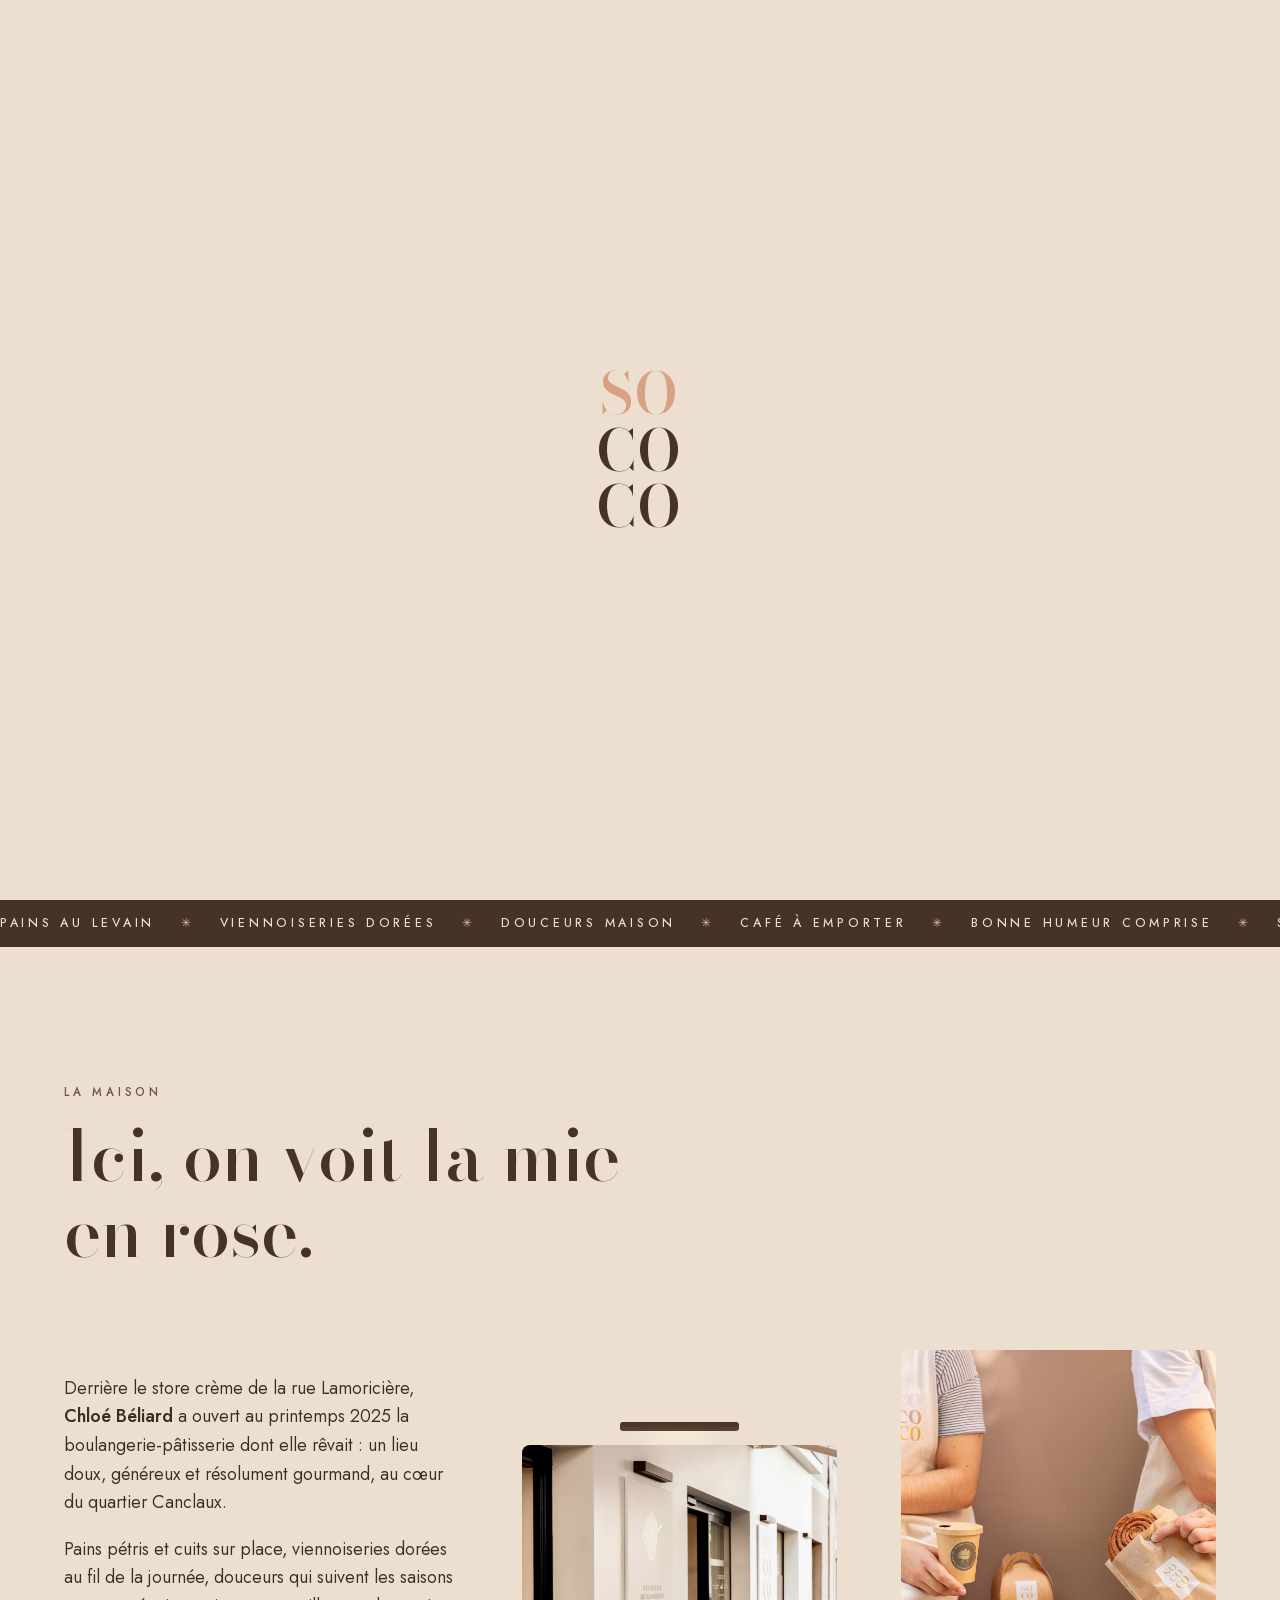
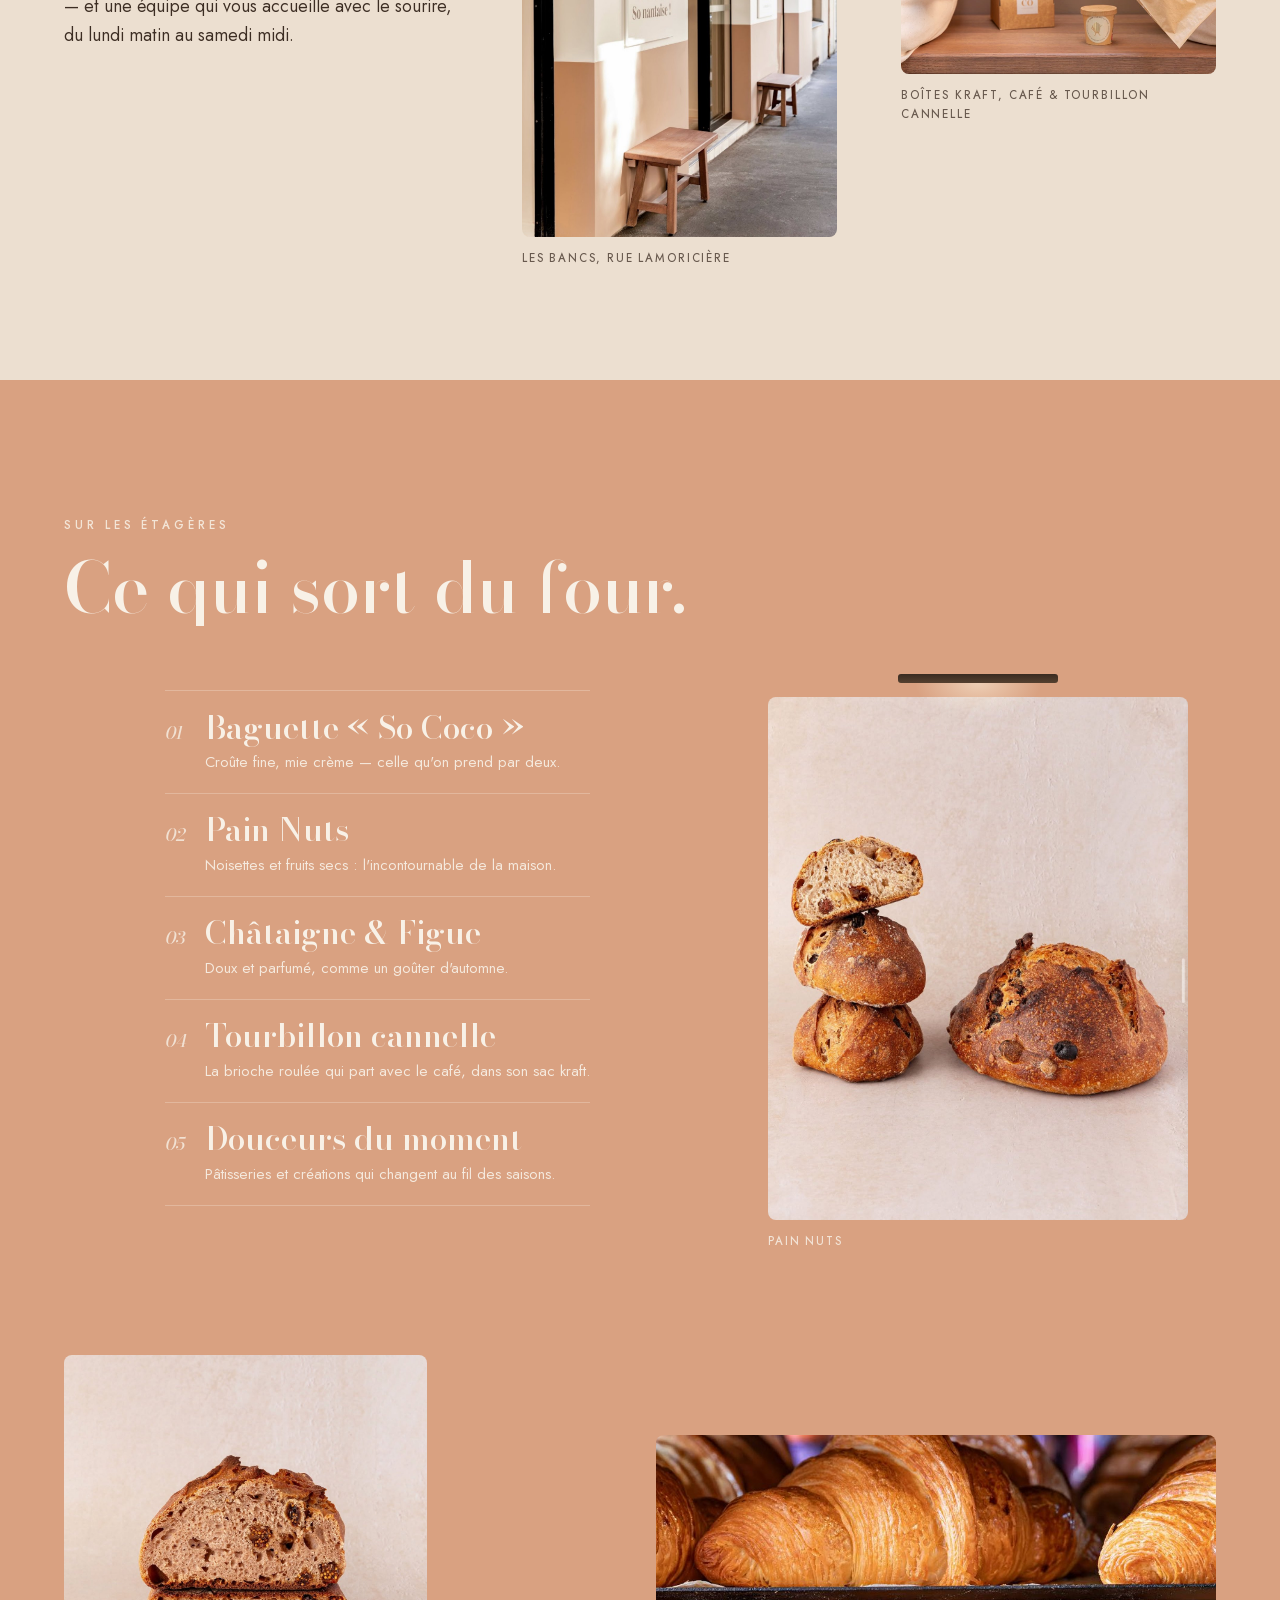
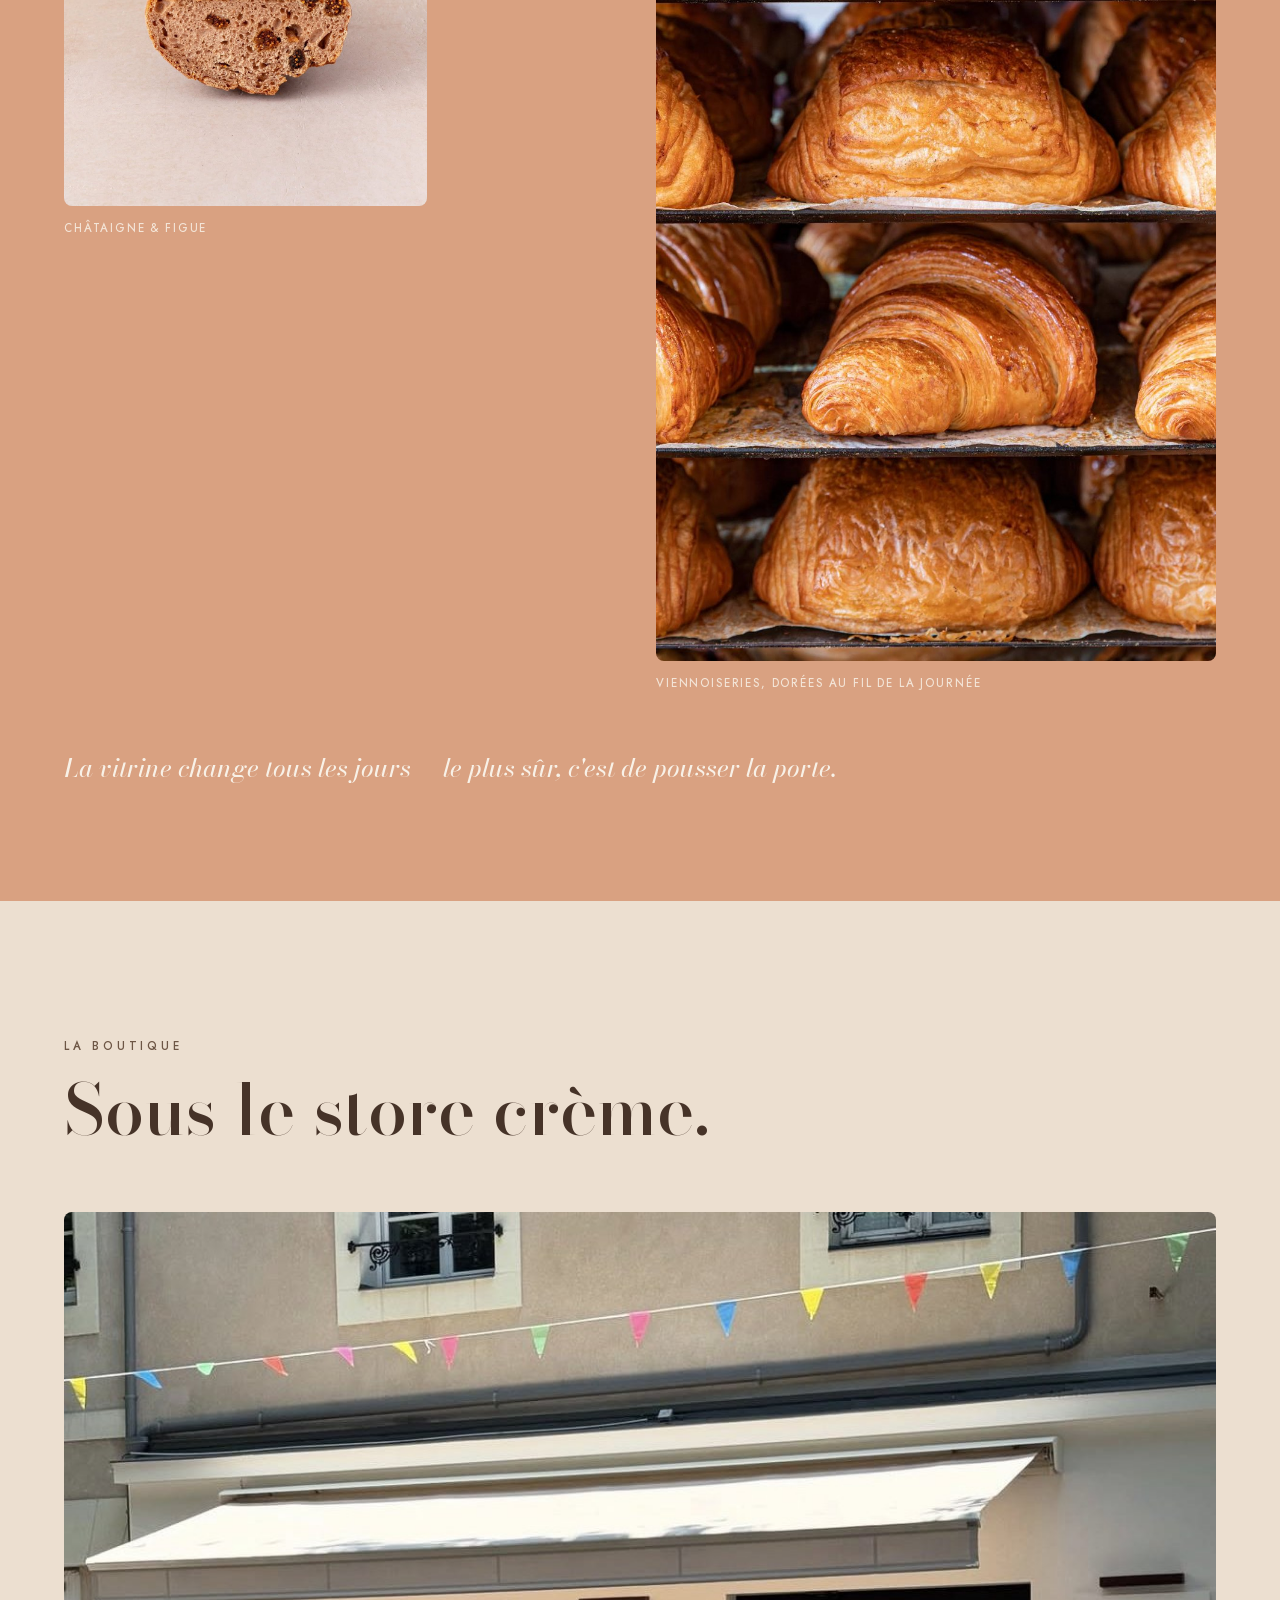
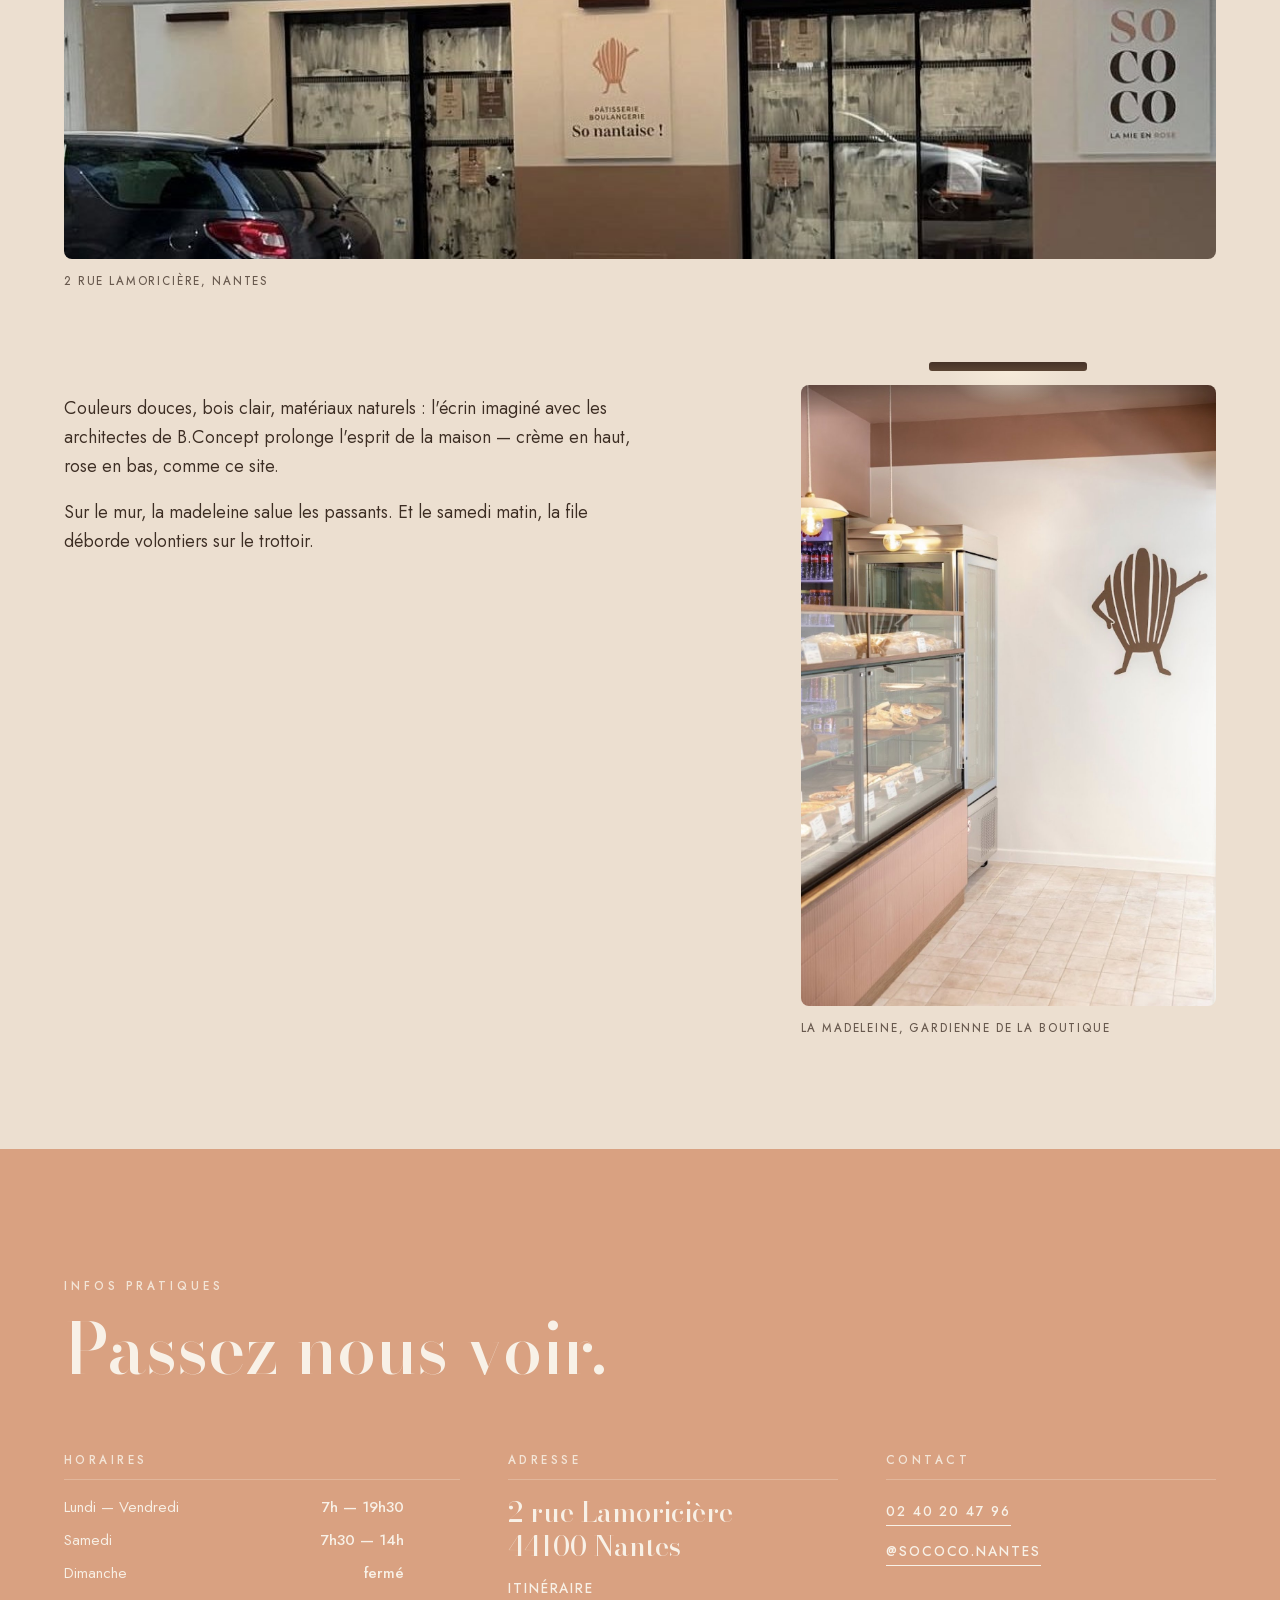
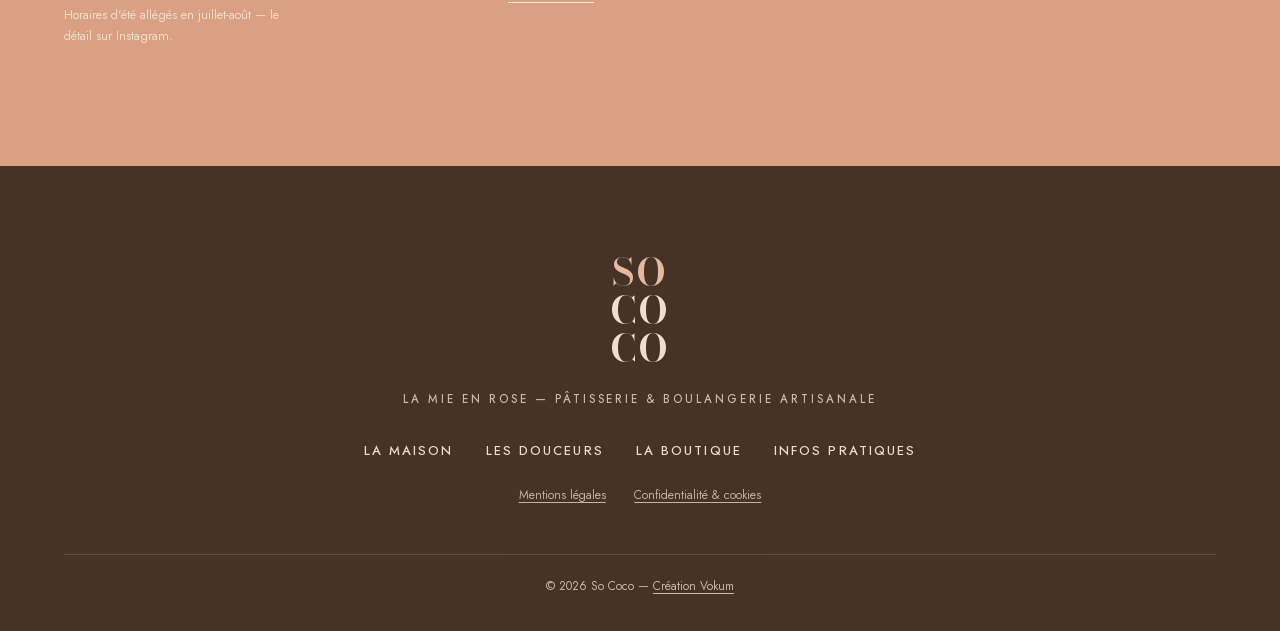
==== index.html @ ea635552 "Site So Coco — La Mie en Rose : DA « Le mur en rose », mobile-first, animation d'ouverture, mentions" ====
<!DOCTYPE html>
<html lang="fr">
<head>
  <meta charset="UTF-8">
  <meta name="viewport" content="width=device-width, initial-scale=1.0">
  <title>So Coco — La Mie en Rose · Pâtisserie & Boulangerie artisanale, Nantes</title>
  <meta name="description" content="So Coco — La Mie en Rose. Pâtisserie & boulangerie artisanale au 2 rue Lamoricière à Nantes. Pains au levain, viennoiseries et douceurs maison, du lundi au samedi.">
  <meta property="og:title" content="So Coco — La Mie en Rose">
  <meta property="og:description" content="Pâtisserie & boulangerie artisanale, 2 rue Lamoricière, Nantes. So nantaise !">
  <meta property="og:type" content="website">
  <meta name="theme-color" content="#ecdfd0">
  <script>document.documentElement.classList.add('js');</script>
  <link rel="icon" href="data:image/svg+xml,<svg xmlns='http://www.w3.org/2000/svg' viewBox='0 0 100 100'><rect width='100' height='100' rx='18' fill='%23ecdfd0'/><text x='50' y='68' font-size='52' text-anchor='middle' font-family='Georgia,serif' fill='%23463328'>S</text></svg>">
  <link rel="preload" href="assets/fonts/bodoni-moda.woff2" as="font" type="font/woff2" crossorigin>
  <link rel="preload" href="assets/fonts/jost.woff2" as="font" type="font/woff2" crossorigin>
  <link rel="stylesheet" href="assets/css/base.css">
  <link rel="stylesheet" href="assets/css/ui/site-loader.css">
  <link rel="stylesheet" href="assets/css/ui/site-footer.css">
  <link rel="stylesheet" href="assets/css/modules/hero.css">
  <link rel="stylesheet" href="assets/css/modules/marquee.css">
  <link rel="stylesheet" href="assets/css/modules/maison.css">
  <link rel="stylesheet" href="assets/css/modules/douceurs.css">
  <link rel="stylesheet" href="assets/css/modules/boutique.css">
  <link rel="stylesheet" href="assets/css/modules/infos.css">
  <script type="module" src="assets/js/app.js"></script>
</head>
<body>

  <!-- Loader -->
  <div class="site-loader" data-site-loader aria-hidden="true">
    <p class="site-loader__mark">
      <span class="site-loader__row"><span>S<em>O</em></span></span>
      <span class="site-loader__row"><span>CO</span></span>
      <span class="site-loader__row"><span>CO</span></span>
    </p>
  </div>

  <!-- ============ HERO — le mur de la façade ============ -->
  <header class="hero" id="haut" data-module-delay>
    <div class="hero__light" aria-hidden="true">
      <span class="hero__blob hero__blob--1"></span>
      <span class="hero__blob hero__blob--2"></span>
      <span class="hero__blob hero__blob--3"></span>
    </div>

    <div class="hero__top">
      <p class="hero__eyebrow" data-reveal>Pâtisserie <span class="hero__amp">&amp;</span> Boulangerie artisanale</p>
      <p class="hero__eyebrow hero__eyebrow--right" data-reveal>Nantes — Canclaux</p>
    </div>

    <div class="hero__stage">
      <div class="hero__enseigne">
        <span class="hero__reglette" data-reveal="line" aria-hidden="true"></span>
        <div class="hero__panel" data-reveal="clip">
          <h1 class="hero__title">
            <span class="hero__row hero__row--rose" data-reveal="mask"><span>SO</span></span>
            <span class="hero__row" data-reveal="mask"><span>CO</span></span>
            <span class="hero__row" data-reveal="mask"><span>CO</span></span>
          </h1>
          <p class="hero__baseline" data-reveal>La mie en <em>rose</em></p>
        </div>
      </div>

      <aside class="hero__side" data-reveal>
        <span class="hero__reglette hero__reglette--small" aria-hidden="true"></span>
        <div class="hero__panel hero__panel--small">
          <p class="hero__side-kicker">Pâtisserie<br>Boulangerie</p>
          <p class="hero__side-script">So&nbsp;nantaise&nbsp;!</p>
        </div>
      </aside>
    </div>

    <div class="hero__band" data-reveal="clip">
      <div class="hero__band-inner">
        <p class="hero__band-script">Bonjour&nbsp;!</p>
        <p class="hero__band-info">2&nbsp;rue Lamoricière — du lundi au samedi, dès&nbsp;7h</p>
        <a class="hero__scroll" href="#maison" aria-label="Découvrir la maison">
          <span aria-hidden="true">Entrer&nbsp;↓</span>
        </a>
      </div>
    </div>
  </header>

  <!-- ============ Marquee ============ -->
  <div class="marquee" aria-hidden="true">
    <div class="marquee__track">
      <span class="marquee__group">
        Pains au levain <i>✳</i> Viennoiseries dorées <i>✳</i> Douceurs maison <i>✳</i> Café à emporter <i>✳</i> Bonne humeur comprise <i>✳</i> So&nbsp;nantaise&nbsp;! <i>✳</i>
      </span>
      <span class="marquee__group">
        Pains au levain <i>✳</i> Viennoiseries dorées <i>✳</i> Douceurs maison <i>✳</i> Café à emporter <i>✳</i> Bonne humeur comprise <i>✳</i> So&nbsp;nantaise&nbsp;! <i>✳</i>
      </span>
    </div>
  </div>

  <!-- ============ La maison ============ -->
  <section class="maison" id="maison">
    <div class="maison__head">
      <p class="kicker" data-reveal>La maison</p>
      <h2 class="maison__title" data-split>Ici, on voit la mie en rose.</h2>
    </div>

    <div class="maison__grid">
      <div class="maison__text" data-reveal>
        <p>Derrière le store crème de la rue Lamoricière, <strong>Chloé Béliard</strong> a ouvert au printemps 2025 la boulangerie-pâtisserie dont elle rêvait : un lieu doux, généreux et résolument gourmand, au cœur du quartier Canclaux.</p>
        <p>Pains pétris et cuits sur place, viennoiseries dorées au fil de la journée, douceurs qui suivent les saisons — et une équipe qui vous accueille avec le sourire, du lundi matin au samedi midi.</p>
      </div>

      <figure class="maison__photo maison__photo--porte">
        <span class="reglette" data-reveal="line" aria-hidden="true"></span>
        <span class="frame" data-reveal-parent>
          <img src="assets/img/facade-bancs.jpg" alt="La façade So Coco et ses bancs de bois, rue Lamoricière" width="1206" height="1500" loading="lazy" data-reveal="clip">
        </span>
        <figcaption data-reveal>Les bancs, rue Lamoricière</figcaption>
      </figure>

      <figure class="maison__photo maison__photo--equipe">
        <span class="frame" data-reveal-parent>
          <img src="assets/img/equipe.jpg" alt="L'équipe So Coco autour des emballages kraft de la maison" width="1206" height="1240" loading="lazy" data-reveal="clip">
        </span>
        <figcaption data-reveal>Boîtes kraft, café &amp; tourbillon cannelle</figcaption>
      </figure>
    </div>
  </section>

  <!-- ============ Les douceurs — le soubassement rose ============ -->
  <section class="douceurs" id="douceurs">
    <div class="douceurs__head">
      <p class="kicker kicker--creme" data-reveal>Sur les étagères</p>
      <h2 class="douceurs__title" data-split>Ce qui sort du four.</h2>
    </div>

    <div class="douceurs__cols">
    <ol class="douceurs__list">
      <li class="douceurs__item" data-reveal-parent>
        <span class="douceurs__num" data-reveal aria-hidden="true">01</span>
        <div class="douceurs__body" data-reveal>
          <h3>Baguette «&nbsp;So&nbsp;Coco&nbsp;»</h3>
          <p>Croûte fine, mie crème — celle qu'on prend par deux.</p>
        </div>
      </li>
      <li class="douceurs__item" data-reveal-parent>
        <span class="douceurs__num" data-reveal aria-hidden="true">02</span>
        <div class="douceurs__body" data-reveal>
          <h3>Pain Nuts</h3>
          <p>Noisettes et fruits secs : l'incontournable de la maison.</p>
        </div>
      </li>
      <li class="douceurs__item" data-reveal-parent>
        <span class="douceurs__num" data-reveal aria-hidden="true">03</span>
        <div class="douceurs__body" data-reveal>
          <h3>Châtaigne &amp; Figue</h3>
          <p>Doux et parfumé, comme un goûter d'automne.</p>
        </div>
      </li>
      <li class="douceurs__item" data-reveal-parent>
        <span class="douceurs__num" data-reveal aria-hidden="true">04</span>
        <div class="douceurs__body" data-reveal>
          <h3>Tourbillon cannelle</h3>
          <p>La brioche roulée qui part avec le café, dans son sac kraft.</p>
        </div>
      </li>
      <li class="douceurs__item" data-reveal-parent>
        <span class="douceurs__num" data-reveal aria-hidden="true">05</span>
        <div class="douceurs__body" data-reveal>
          <h3>Douceurs du moment</h3>
          <p>Pâtisseries et créations qui changent au fil des saisons.</p>
        </div>
      </li>
    </ol>

      <figure class="douceurs__photo douceurs__photo--a">
        <span class="reglette reglette--creme" data-reveal="line" aria-hidden="true"></span>
        <span class="frame" data-reveal-parent>
          <img src="assets/img/pain-nuts.jpg" alt="Pains Nuts empilés, croûte dorée et mie aux noisettes" width="1206" height="1500" loading="lazy" data-reveal="clip">
        </span>
        <figcaption data-reveal>Pain Nuts</figcaption>
      </figure>
    </div>

    <div class="douceurs__photos">
      <figure class="douceurs__photo douceurs__photo--b">
        <span class="frame" data-reveal-parent>
          <img src="assets/img/chataigne-figue.jpg" alt="Pain châtaigne et figue coupé en deux" width="1206" height="1500" loading="lazy" data-reveal="clip">
        </span>
        <figcaption data-reveal>Châtaigne &amp; Figue</figcaption>
      </figure>
      <figure class="douceurs__photo douceurs__photo--c">
        <span class="frame" data-reveal-parent>
          <img src="assets/img/croissants.jpg" alt="Croissants et chaussons dorés sur les grilles du fournil" width="930" height="1372" loading="lazy" data-reveal="clip">
        </span>
        <figcaption data-reveal>Viennoiseries, dorées au fil de la journée</figcaption>
      </figure>
    </div>

    <p class="douceurs__note" data-reveal>La vitrine change tous les jours — le plus sûr, c'est de pousser la porte.</p>
  </section>

  <!-- ============ La boutique ============ -->
  <section class="boutique" id="boutique">
    <div class="boutique__head">
      <p class="kicker" data-reveal>La boutique</p>
      <h2 class="boutique__title" data-split>Sous le store crème.</h2>
    </div>

    <figure class="boutique__facade">
      <span class="frame" data-reveal-parent>
        <img src="assets/img/facade.jpg" alt="La façade So Coco rue Lamoricière, store crème déployé et fanions" width="1206" height="678" loading="lazy" data-reveal="clip">
      </span>
      <figcaption data-reveal>2 rue Lamoricière, Nantes</figcaption>
    </figure>

    <div class="boutique__grid">
      <div class="boutique__text" data-reveal>
        <p>Couleurs douces, bois clair, matériaux naturels : l'écrin imaginé avec les architectes de B.Concept prolonge l'esprit de la maison — crème en haut, rose en bas, comme ce site.</p>
        <p>Sur le mur, la madeleine salue les passants. Et le samedi matin, la file déborde volontiers sur le trottoir.</p>
      </div>
      <figure class="boutique__photo">
        <span class="reglette" data-reveal="line" aria-hidden="true"></span>
        <span class="frame" data-reveal-parent>
          <img src="assets/img/interieur.jpg" alt="L'intérieur de la boutique : vitrine rose et madeleine murale" width="1206" height="1801" loading="lazy" data-reveal="clip">
        </span>
        <figcaption data-reveal>La madeleine, gardienne de la boutique</figcaption>
      </figure>
    </div>
  </section>

  <!-- ============ Infos pratiques ============ -->
  <section class="infos" id="infos">
    <div class="infos__inner">
      <p class="kicker kicker--creme" data-reveal>Infos pratiques</p>
      <h2 class="infos__title" data-split>Passez nous voir.</h2>

      <dl class="infos__grid">
        <div class="infos__cell" data-reveal>
          <dt>Horaires</dt>
          <dd>
            <span class="infos__line"><span>Lundi — Vendredi</span><span>7h — 19h30</span></span>
            <span class="infos__line"><span>Samedi</span><span>7h30 — 14h</span></span>
            <span class="infos__line"><span>Dimanche</span><span>fermé</span></span>
            <span class="infos__foot">Horaires d'été allégés en juillet-août — le détail sur Instagram.</span>
          </dd>
        </div>
        <div class="infos__cell" data-reveal>
          <dt>Adresse</dt>
          <dd>
            <span class="infos__line--block">2 rue Lamoricière<br>44100 Nantes</span>
            <a class="btn-ligne" href="https://maps.google.com/?q=So+Coco+2+rue+Lamoricière+44100+Nantes" target="_blank" rel="noopener">Itinéraire</a>
          </dd>
        </div>
        <div class="infos__cell" data-reveal>
          <dt>Contact</dt>
          <dd>
            <a class="btn-ligne" href="tel:+33240204796">02 40 20 47 96</a>
            <a class="btn-ligne" href="https://www.instagram.com/sococo.nantes/" target="_blank" rel="noopener">@sococo.nantes</a>
          </dd>
        </div>
      </dl>
    </div>
  </section>

  <!-- ============ Footer ============ -->
  <footer class="site-footer">
    <div class="site-footer__inner">
      <p class="site-footer__mark" aria-label="So Coco">
        <span aria-hidden="true">SO</span>
        <span aria-hidden="true">CO</span>
        <span aria-hidden="true">CO</span>
      </p>
      <p class="site-footer__tag">La Mie en Rose — Pâtisserie &amp; Boulangerie artisanale</p>

      <nav class="site-footer__nav" aria-label="Pied de page">
        <a href="#maison">La maison</a>
        <a href="#douceurs">Les douceurs</a>
        <a href="#boutique">La boutique</a>
        <a href="#infos">Infos pratiques</a>
      </nav>

      <div class="site-footer__legal">
        <a href="mentions-legales.html">Mentions légales</a>
        <a href="mentions-legales.html#confidentialite">Confidentialité &amp; cookies</a>
      </div>

      <p class="site-footer__credit">© 2026 So Coco — <a href="https://vokumagency.com" target="_blank" rel="noopener">Création Vokum</a></p>
    </div>
  </footer>

</body>
</html>
---- assets/css/base.css ----
/* =========================================================================
   SO COCO — base : fontes, tokens, reset, motion system, utilitaires
   DA « Le mur en rose » — le site est la façade : crème en haut, rose en bas.
   ========================================================================= */

/* ---------- Fontes (self-host, latin, variable) ---------- */
@font-face {
  font-family: 'Bodoni Moda';
  src: url('../fonts/bodoni-moda.woff2') format('woff2');
  font-weight: 400 800;
  font-style: normal;
  font-display: swap;
}
@font-face {
  font-family: 'Bodoni Moda';
  src: url('../fonts/bodoni-moda-italic.woff2') format('woff2');
  font-weight: 400 800;
  font-style: italic;
  font-display: swap;
}
@font-face {
  font-family: 'Jost';
  src: url('../fonts/jost.woff2') format('woff2');
  font-weight: 300 600;
  font-style: normal;
  font-display: swap;
}

/* ---------- Tokens ---------- */
:root {
  /* Palette relevée sur l'enseigne et la façade */
  --creme:      #ecdfd0;   /* mur haut */
  --panneau:    #f6efe5;   /* panneau d'enseigne */
  --rose:       #d9a181;   /* soubassement / lettres SO */
  --rose-clair: #e5b99e;
  --rose-pale:  #f0d6c3;
  --brun:       #463328;   /* lettres CO CO, réglette */
  --brun-doux:  #6d5645;
  --kraft:      #c79d72;
  --encre:      #3c2d23;   /* texte courant sur crème */
  --creme-sur-rose: #f8f1e7;

  --f-display: 'Bodoni Moda', 'Didot', Georgia, serif;
  --f-sans: 'Jost', 'Futura', 'Avenir Next', sans-serif;

  /* Courbes & durées */
  --ease-out: cubic-bezier(0.16, 1, 0.3, 1);
  --ease-io:  cubic-bezier(0.65, 0, 0.35, 1);
  --dur-fast: 250ms;
  --dur-base: 600ms;
  --dur-slow: 950ms;
  --stagger-base: 550ms;
  --stagger-step: 350ms;

  --pad: clamp(20px, 5vw, 72px);
  --radius: 8px;
}

@media (max-width: 768px) {
  :root {
    --dur-base: 450ms; --dur-slow: 700ms;
    --stagger-base: 350ms; --stagger-step: 200ms;
  }
}

/* ---------- Reset ---------- */
*, *::before, *::after { box-sizing: border-box; margin: 0; padding: 0; }
html { scroll-behavior: smooth; }
body {
  font-family: var(--f-sans);
  font-weight: 380;
  color: var(--encre);
  background: var(--creme);
  line-height: 1.6;
  -webkit-font-smoothing: antialiased;
  overflow-x: clip;
}
img { display: block; max-width: 100%; height: auto; }
a { color: inherit; }
ol, ul { list-style: none; }
figure { margin: 0; }

::selection { background: var(--rose); color: var(--creme-sur-rose); }

/* ---------- Utilitaires DA ---------- */

/* Kicker — étiquette Jost espacée, comme « PÂTISSERIE BOULANGERIE » */
.kicker {
  font-family: var(--f-sans);
  font-weight: 500;
  font-size: 0.72rem;
  letter-spacing: 0.34em;
  text-transform: uppercase;
  color: var(--brun-doux);
}
.kicker--creme { color: var(--creme-sur-rose); opacity: 0.85; }

/* Cadre photo — rectangle coins doux, jamais d'arche, jamais de scale */
.frame {
  display: block;
  border-radius: var(--radius);
  overflow: hidden;
  background: var(--rose-pale);
}
.frame img { width: 100%; --radius: 0px; }

figcaption {
  font-size: 0.72rem;
  letter-spacing: 0.16em;
  text-transform: uppercase;
  font-weight: 450;
  margin-top: 0.8rem;
  opacity: 0.75;
}

/* Réglette lumineuse — la barre brune au-dessus des panneaux accrochés */
.reglette {
  display: block;
  width: 38%;
  max-width: 190px;
  height: 9px;
  border-radius: 3px;
  background: linear-gradient(180deg, var(--brun) 0%, #5a4433 100%);
  margin: 0 auto 14px;
  position: relative;
}
.reglette::after {
  content: '';
  position: absolute;
  left: 6%; right: 6%; top: 100%;
  height: 46px;
  background: radial-gradient(60% 100% at 50% 0%, rgba(255, 244, 224, 0.55), transparent 75%);
  pointer-events: none;
}

/* Bouton ligne — texte + filet qui glisse */
.btn-ligne {
  display: inline-block;
  font-weight: 480;
  font-size: 0.85rem;
  letter-spacing: 0.14em;
  text-transform: uppercase;
  text-decoration: none;
  padding-bottom: 3px;
  background: linear-gradient(currentColor, currentColor) no-repeat 0 100% / 100% 1px;
  transition: background-size var(--dur-fast) var(--ease-io);
}
.btn-ligne:hover { background-size: 34% 1px; }

/* =========================================================================
   MOTION SYSTEM — délais composables, animations paused → running
   ========================================================================= */

[data-module-delay] { --module-delay: 0ms; }
[data-reveal], [data-split] {
  --column-delay: 0ms;
  --self-delay: 0ms;
  --local-offset: 0ms;
  --index: 0;
  --stagger: 0ms;
  --delay: calc(
    var(--module-delay, 0ms) + var(--column-delay) + var(--self-delay)
    + var(--index) * var(--stagger) + var(--local-offset)
  );
}

[data-module-delay] > [data-reveal]:nth-child(2) { --self-delay: 90ms; }
[data-module-delay] > [data-reveal]:nth-child(3) { --self-delay: 180ms; }
[data-module-delay] > [data-reveal]:nth-child(4) { --self-delay: 270ms; }
[data-module-delay] > [data-reveal]:nth-child(5) { --self-delay: 360ms; }
[data-module-delay] > [data-reveal]:nth-child(6) { --self-delay: 450ms; }

@keyframes v-fade      { from { opacity: 0; } }
@keyframes v-translate { from { translate: var(--tx, 0px) var(--ty, 0px); } }
@keyframes v-scaleX    { from { scale: var(--sx, 1) 1; } }
@keyframes v-clip {
  from { clip-path: inset(var(--top, 0%) var(--right, 0%) var(--bottom, 0%) var(--left, 0%) round var(--clip-radius, 0px)); }
  to   { clip-path: inset(0% 0% 0% 0% round var(--clip-radius, 0px)); }
}

/* Reveal par défaut : translation + fondu */
html.--js-inview-enabled [data-reveal]:not([data-reveal="mask"]):not([data-reveal="clip"]):not([data-reveal="line"]) {
  --ty: 1.5rem;
  animation:
    v-translate var(--dur-base, 600ms) var(--ease-out, ease) var(--delay, 0ms) backwards,
    v-fade      var(--dur-base, 600ms) linear               var(--delay, 0ms) backwards;
  animation-play-state: paused, paused;
}
html.--js-inview-enabled [data-reveal]:not([data-reveal="mask"]):not([data-reveal="clip"]):not([data-reveal="line"]).is-inview {
  animation-play-state: running, running;
}

/* Masque overflow — le parent masque, l'enfant monte */
html.--js-inview-enabled [data-reveal="mask"] { overflow: hidden; }
html.--js-inview-enabled [data-reveal="mask"] > * {
  display: block;
  --ty: 105%;
  animation: v-translate var(--dur-slow, 950ms) var(--ease-out, ease) var(--delay, 0ms) backwards;
  animation-play-state: paused;
}
html.--js-inview-enabled [data-reveal="mask"].is-inview > * { animation-play-state: running; }

/* Clip — révéler une image sans scale. Par défaut : du haut vers le bas,
   comme la lumière d'une réglette qui balaie le panneau. */
html.--js-inview-enabled [data-reveal="clip"] {
  --top: 0%; --right: 0%; --bottom: 100%; --left: 0%;
  animation: v-clip var(--dur-slow, 950ms) var(--ease-out, ease) var(--delay, 0ms) backwards;
  animation-play-state: paused;
}
html.--js-inview-enabled [data-reveal="clip"].is-inview { animation-play-state: running; }

/* Filet qui s'étire */
html.--js-inview-enabled [data-reveal="line"] {
  --sx: 0;
  transform-origin: center;
  animation:
    v-scaleX var(--dur-slow, 950ms) var(--ease-out, ease) var(--delay, 0ms) backwards,
    v-fade   var(--dur-base, 600ms) linear               var(--delay, 0ms) backwards;
  animation-play-state: paused, paused;
}
html.--js-inview-enabled [data-reveal="line"].is-inview { animation-play-state: running, running; }

/* Stagger typographique par mot */
.word { display: inline-block; overflow: hidden; vertical-align: top; }
.word__inner { display: inline-block; }
html.--js-inview-enabled [data-split] .word__inner {
  --ty: 112%;
  animation: v-translate var(--dur-slow, 950ms) var(--ease-out, ease)
             calc(var(--delay, 0ms) + var(--word-index, 0) * var(--word-stagger, 60ms)) backwards;
  animation-play-state: paused;
}
html.--js-inview-enabled [data-split].is-inview .word__inner { animation-play-state: running; }

/* ---------- Accessibilité ---------- */
@media (prefers-reduced-motion: reduce) {
  *, *::before, *::after {
    animation-duration: 0.01ms !important;
    animation-iteration-count: 1 !important;
    transition-duration: 0.01ms !important;
    scroll-behavior: auto !important;
  }
  html [data-reveal],
  html [data-reveal] > *,
  html [data-split] .word__inner {
    animation: none !important;
    opacity: 1 !important;
    translate: none !important;
    clip-path: none !important;
  }
}
---- assets/css/ui/site-loader.css ----
/* Loader — l'enseigne se compose : SO / CO / CO montent dans leurs masques */
/* Sans JS, personne ne retirera le loader : il n'existe qu'avec JS actif */
.site-loader { display: none; }

html.js .site-loader {
  position: fixed;
  inset: 0;
  height: 100lvh;
  z-index: 999;
  background: var(--creme);
  display: grid;
  place-items: center;
  opacity: 1;
  will-change: opacity;
}
.site-loader.--js-ready {
  opacity: 0;
  pointer-events: none;
  transition: opacity 300ms linear;
}

.site-loader__mark {
  font-family: var(--f-display);
  font-weight: 560;
  font-size: clamp(2.4rem, 9vw, 3.6rem);
  line-height: 0.98;
  letter-spacing: 0.04em;
  color: var(--brun);
  text-align: center;
}
.site-loader__row { display: block; overflow: hidden; }
.site-loader__row > span { display: block; translate: 0 110%; }
.site-loader__row:first-child { color: var(--rose); }
.site-loader__row:first-child em { font-style: normal; }

.site-loader__row:nth-child(1) > span { animation: loader-rise 700ms var(--ease-out) 120ms forwards; }
.site-loader__row:nth-child(2) > span { animation: loader-rise 700ms var(--ease-out) 240ms forwards; }
.site-loader__row:nth-child(3) > span { animation: loader-rise 700ms var(--ease-out) 360ms forwards; }

@keyframes loader-rise { to { translate: 0 0; } }

@media (prefers-reduced-motion: reduce) {
  .site-loader { display: none; }
}
---- assets/css/ui/site-footer.css ----
/* Footer — le bois sombre de la réglette */
.site-footer {
  background: var(--brun);
  color: var(--creme);
  padding: clamp(3.5rem, 9vw, 5.5rem) var(--pad) 2.2rem;
}

.site-footer__inner {
  max-width: 1200px;
  margin: 0 auto;
  display: grid;
  justify-items: center;
  text-align: center;
  gap: 1.4rem;
}

.site-footer__mark {
  font-family: var(--f-display);
  font-weight: 560;
  font-size: 2.4rem;
  line-height: 0.98;
  letter-spacing: 0.05em;
}
.site-footer__mark span { display: block; }
.site-footer__mark span:first-child { color: var(--rose-clair); }

.site-footer__tag {
  font-size: 0.72rem;
  font-weight: 450;
  letter-spacing: 0.26em;
  text-transform: uppercase;
  opacity: 0.8;
}

.site-footer__nav {
  display: flex;
  flex-wrap: wrap;
  justify-content: center;
  gap: 1.4rem 2rem;
  margin-top: 0.6rem;
}
.site-footer__nav a {
  font-size: 0.82rem;
  font-weight: 460;
  letter-spacing: 0.16em;
  text-transform: uppercase;
  text-decoration: none;
  background: linear-gradient(currentColor, currentColor) no-repeat 0 100% / 0 1px;
  padding-bottom: 3px;
  transition: background-size var(--dur-fast) var(--ease-io);
}
.site-footer__nav a:hover { background-size: 100% 1px; }

.site-footer__legal {
  display: flex;
  flex-wrap: wrap;
  justify-content: center;
  gap: 1rem 1.8rem;
}
.site-footer__legal a {
  font-size: 0.75rem;
  opacity: 0.75;
  text-decoration: underline;
  text-underline-offset: 3px;
  transition: opacity var(--dur-fast) linear;
}
.site-footer__legal a:hover { opacity: 1; }

.site-footer__credit {
  margin-top: 1.6rem;
  padding-top: 1.4rem;
  width: 100%;
  border-top: 1px solid rgba(236, 223, 208, 0.18);
  font-size: 0.75rem;
  opacity: 0.8;
}
.site-footer__credit a {
  text-decoration: underline;
  text-underline-offset: 3px;
}
---- assets/css/modules/hero.css ----
/* =========================================================================
   HERO — le mur de la façade : crème en haut, soubassement rose en bas,
   l'enseigne accrochée sous sa réglette, lumière de feuillage qui danse.
   ========================================================================= */

.hero {
  position: relative;
  min-height: 100svh;
  display: flex;
  flex-direction: column;
  background: var(--creme);
  overflow: clip;
}

/* ---------- Lumière tamisée (ombres de feuillage stylisées) ---------- */
.hero__light {
  position: absolute;
  inset: 0;
  pointer-events: none;
  z-index: 0;
}
.hero__blob {
  position: absolute;
  border-radius: 50%;
  background: radial-gradient(closest-side, rgba(255, 248, 234, 0.9), transparent);
  mix-blend-mode: soft-light;
}
.hero__blob--1 {
  width: 55vmax; height: 42vmax;
  top: -12%; left: -10%;
  animation: blob-drift-1 27s var(--ease-io) infinite alternate;
}
.hero__blob--2 {
  width: 46vmax; height: 38vmax;
  top: 16%; right: -16%;
  background: radial-gradient(closest-side, rgba(70, 51, 40, 0.06), transparent);
  animation: blob-drift-2 33s var(--ease-io) infinite alternate;
}
.hero__blob--3 {
  width: 30vmax; height: 26vmax;
  bottom: -6%; left: 22%;
  background: radial-gradient(closest-side, rgba(255, 244, 226, 0.7), transparent);
  animation: blob-drift-1 24s var(--ease-io) -12s infinite alternate-reverse;
}
@keyframes blob-drift-1 { to { translate: 6vmax 3vmax; } }
@keyframes blob-drift-2 { to { translate: -5vmax -3vmax; } }

/* ---------- Barre haute ---------- */
.hero__top {
  position: relative;
  z-index: 2;
  display: flex;
  justify-content: space-between;
  gap: 1rem;
  padding: 20px var(--pad) 0;
}
.hero__eyebrow {
  font-size: 0.58rem;
  font-weight: 500;
  letter-spacing: 0.2em;
  text-transform: uppercase;
  color: var(--brun-doux);
  white-space: nowrap;
}
@media (min-width: 900px) {
  .hero__eyebrow { font-size: 0.66rem; letter-spacing: 0.28em; }
}
.hero__eyebrow--right { text-align: right; }
@media (max-width: 899px) {
  .hero__top { justify-content: center; }
  .hero__eyebrow--right { display: none; }
}
.hero__amp { font-family: var(--f-display); font-style: italic; text-transform: none; letter-spacing: 0; }

/* ---------- Scène : enseigne(s) ---------- */
.hero__stage {
  position: relative;
  z-index: 1;
  flex: 1;
  display: flex;
  align-items: center;
  justify-content: center;
  gap: clamp(2rem, 6vw, 6rem);
  padding: 4svh var(--pad) 6svh;
}

.hero__enseigne { text-align: center; }

.hero__reglette {
  display: block;
  width: 62%;
  height: 10px;
  border-radius: 3px;
  margin: 0 auto 10px;
  background: linear-gradient(180deg, var(--brun) 0%, #5a4433 100%);
  position: relative;
}
.hero__reglette::after {
  content: '';
  position: absolute;
  left: 4%; right: 4%; top: 100%;
  height: 70px;
  background: radial-gradient(60% 100% at 50% 0%, rgba(255, 244, 224, 0.6), transparent 78%);
  pointer-events: none;
}
.hero__reglette--small { width: 46%; height: 7px; margin-bottom: 10px; }

.hero__panel {
  --clip-radius: 3px;
  background: var(--panneau);
  border-radius: 3px;
  box-shadow:
    0 24px 50px -22px rgba(60, 45, 35, 0.38),
    0 4px 14px -6px rgba(60, 45, 35, 0.18);
  padding: clamp(2.2rem, 7vw, 3.8rem) clamp(2.6rem, 9vw, 4.6rem) clamp(1.9rem, 5.5vw, 3rem);
}

.hero__title {
  font-family: var(--f-display);
  font-weight: 560;
  font-size: clamp(4.6rem, 23vw, 9.5rem);
  line-height: 0.94;
  letter-spacing: 0.05em;
  color: var(--brun);
}
.hero__row { display: block; }
.hero__row--rose { color: var(--rose); }

.hero__baseline {
  margin-top: clamp(1.1rem, 3.5vw, 1.8rem);
  font-family: var(--f-sans);
  font-weight: 500;
  font-size: clamp(0.72rem, 2.6vw, 0.95rem);
  letter-spacing: 0.42em;
  text-transform: uppercase;
  color: var(--brun);
  white-space: nowrap;
}
.hero__baseline em { font-style: normal; color: var(--rose); }

/* ---------- Panneau secondaire (desktop) — celui de la porte ---------- */
.hero__side { display: none; }

/* ---------- Soubassement rose ---------- */
.hero__band {
  --top: 100%;               /* se peint en montant */
  position: relative;
  z-index: 1;
  background: var(--rose);
  color: var(--creme-sur-rose);
}
.hero__band-inner {
  display: flex;
  flex-direction: column;
  align-items: center;
  gap: 0.5rem;
  text-align: center;
  padding: 2rem var(--pad) 2.4rem;
}
.hero__band-script {
  font-family: var(--f-display);
  font-style: italic;
  font-weight: 480;
  font-size: clamp(1.7rem, 6vw, 2.6rem);
  line-height: 1;
}
.hero__band-info {
  font-size: 0.78rem;
  font-weight: 450;
  letter-spacing: 0.2em;
  text-transform: uppercase;
  opacity: 0.92;
}
.hero__scroll {
  margin-top: 0.7rem;
  font-size: 0.72rem;
  font-weight: 500;
  letter-spacing: 0.3em;
  text-transform: uppercase;
  text-decoration: none;
  opacity: 0.85;
  transition: opacity var(--dur-fast) linear, translate var(--dur-fast) var(--ease-io);
}
.hero__scroll:hover { opacity: 1; translate: 0 3px; }

/* ---------- Desktop ---------- */
@media (min-width: 900px) {
  .hero__top { padding-top: 28px; }
  .hero__title { font-size: min(10rem, 21vh); }
  .hero__panel {
    padding: clamp(1.8rem, 4.5vh, 3rem) clamp(2.6rem, 9vw, 4.2rem) clamp(1.6rem, 3.6vh, 2.4rem);
  }
  .hero__stage { justify-content: center; padding-top: 2svh; padding-bottom: 4svh; }

  .hero__side {
    display: block;
    align-self: flex-end;
    margin-bottom: -1svh;
    text-align: center;
  }
  .hero__panel--small {
    padding: 2rem 2.4rem 1.7rem;
    box-shadow:
      0 18px 40px -20px rgba(60, 45, 35, 0.35),
      0 3px 10px -5px rgba(60, 45, 35, 0.16);
  }
  .hero__side-kicker {
    font-size: 0.62rem;
    font-weight: 500;
    letter-spacing: 0.3em;
    text-transform: uppercase;
    color: var(--brun-doux);
  }
  .hero__side-script {
    margin-top: 0.7rem;
    font-family: var(--f-display);
    font-style: italic;
    font-weight: 520;
    font-size: 1.7rem;
    color: var(--brun);
    white-space: nowrap;
  }

  .hero__band-inner {
    flex-direction: row;
    justify-content: space-between;
    align-items: baseline;
    text-align: left;
    padding-top: 2.2rem;
    padding-bottom: 2.4rem;
  }
  .hero__scroll { margin-top: 0; }
}

/* ---------- Chorégraphie d'ouverture ----------
   1. le soubassement se peint  2. la réglette s'allume  3. le panneau
   se révèle sous sa lumière  4. SO / CO / CO montent  5. la baseline. */
.hero__band[data-reveal="clip"]          { --local-offset: 0ms; }
.hero__eyebrow[data-reveal]              { --local-offset: 80ms; }
.hero__eyebrow--right[data-reveal]       { --local-offset: 160ms; }
.hero__reglette[data-reveal="line"]      { --local-offset: 260ms; }
.hero__panel[data-reveal="clip"]         { --local-offset: 420ms; }
.hero__row[data-reveal="mask"]:nth-child(1) { --local-offset: 640ms; }
.hero__row[data-reveal="mask"]:nth-child(2) { --local-offset: 730ms; }
.hero__row[data-reveal="mask"]:nth-child(3) { --local-offset: 820ms; }
.hero__baseline[data-reveal]             { --local-offset: 1150ms; }
.hero__side[data-reveal]                 { --local-offset: 1000ms; }

/* Mobile : budget motion réduit — un seul blob */
@media (max-width: 768px) {
  .hero__blob--2, .hero__blob--3 { display: none; }
}

@media (prefers-reduced-motion: reduce) {
  .hero__blob { animation: none; }
}
---- assets/css/modules/marquee.css ----
/* Marquee — bandeau brun entre le mur et la suite */
.marquee {
  background: var(--brun);
  color: var(--creme);
  overflow: hidden;
  padding: 0.85rem 0;
}
.marquee__track {
  display: flex;
  width: max-content;
  animation: marquee-scroll 38s linear infinite;
}
.marquee__group {
  display: inline-block;
  white-space: nowrap;
  font-size: 0.78rem;
  font-weight: 450;
  letter-spacing: 0.3em;
  text-transform: uppercase;
  padding-right: 2.4rem;
}
.marquee__group i {
  font-style: normal;
  color: var(--rose-clair);
  margin: 0 1.1rem;
}
@keyframes marquee-scroll { to { translate: -50% 0; } }

@media (prefers-reduced-motion: reduce) {
  .marquee__track { animation: none; }
}
---- assets/css/modules/maison.css ----
/* =========================================================================
   LA MAISON — mur crème, panneaux photo accrochés, composition asymétrique
   ========================================================================= */

.maison {
  background: var(--creme);
  padding: clamp(4.5rem, 12vw, 8.5rem) var(--pad) clamp(4rem, 10vw, 7rem);
}

.maison__head { max-width: 1200px; margin: 0 auto; }

.maison__title {
  font-family: var(--f-display);
  font-weight: 520;
  font-size: clamp(2.1rem, 8vw, 4.4rem);
  line-height: 1.08;
  color: var(--brun);
  margin-top: 1rem;
  max-width: 14ch;
}

.maison__grid {
  max-width: 1200px;
  margin: clamp(2.5rem, 7vw, 5rem) auto 0;
  display: grid;
  grid-template-columns: 1fr;
  gap: clamp(2.5rem, 8vw, 4rem);
}

.maison__text {
  max-width: 54ch;
  font-size: clamp(1rem, 2.5vw, 1.12rem);
  display: grid;
  gap: 1.1rem;
}
.maison__text strong { font-weight: 550; }

.maison__photo { max-width: 480px; }
.maison__photo--porte { justify-self: end; width: 82%; }
.maison__photo--equipe { justify-self: start; width: 88%; margin-top: -0.5rem; }

@media (min-width: 900px) {
  .maison__grid {
    grid-template-columns: 5fr 4fr 4fr;
    align-items: start;
  }
  .maison__text { grid-column: 1; padding-top: 1.5rem; }
  .maison__photo--porte { grid-column: 2; width: 100%; margin-top: 4.5rem; }
  .maison__photo--equipe { grid-column: 3; width: 100%; margin-top: 0; }
}
---- assets/css/modules/douceurs.css ----
/* =========================================================================
   LES DOUCEURS — le soubassement rose devient une section pleine :
   liste éditoriale numérotée + panneaux photo décalés.
   ========================================================================= */

.douceurs {
  background: var(--rose);
  color: var(--creme-sur-rose);
  padding: clamp(4.5rem, 12vw, 8.5rem) var(--pad) clamp(4rem, 10vw, 7rem);
}

.douceurs__head { max-width: 1200px; margin: 0 auto; }

.douceurs__title {
  font-family: var(--f-display);
  font-weight: 520;
  font-size: clamp(2.1rem, 8vw, 4.4rem);
  line-height: 1.08;
  margin-top: 1rem;
}

.douceurs__list {
  max-width: 1200px;
  margin: clamp(2.2rem, 6vw, 4rem) auto 0;
  counter-reset: douceur;
}
/* Desktop : lignes de lecture capées, alignées à gauche du conteneur */
@media (min-width: 900px) {
  .douceurs__item { max-width: 760px; }
}

.douceurs__item {
  display: grid;
  grid-template-columns: auto 1fr;
  gap: 1.1rem;
  align-items: baseline;
  padding: 1.15rem 0;
  border-bottom: 1px solid rgba(248, 241, 231, 0.28);
}
.douceurs__item:first-child { border-top: 1px solid rgba(248, 241, 231, 0.28); }

.douceurs__num {
  font-family: var(--f-display);
  font-style: italic;
  font-weight: 460;
  font-size: 1.1rem;
  opacity: 0.8;
  min-width: 2ch;
}

.douceurs__body h3 {
  font-family: var(--f-display);
  font-weight: 540;
  font-size: clamp(1.35rem, 4.6vw, 2rem);
  line-height: 1.15;
}
.douceurs__body p {
  margin-top: 0.25rem;
  font-size: 0.95rem;
  opacity: 0.92;
  max-width: 46ch;
}

/* Colonnes : liste + Pain Nuts accroché à droite */
.douceurs__cols { max-width: 1200px; margin: 0 auto; }
.douceurs__photo--a {
  width: 78%;
  max-width: 420px;
  margin: 2.8rem 0 0 auto;
}
.reglette--creme {
  background: linear-gradient(180deg, #3a2b21 0%, #55402f 100%);
}

/* Photos décalées */
.douceurs__photos {
  max-width: 1200px;
  margin: clamp(2.5rem, 7vw, 4.5rem) auto 0;
  display: grid;
  grid-template-columns: repeat(6, 1fr);
  gap: clamp(1rem, 3vw, 2rem);
}
.douceurs__photo--b { grid-column: 1 / 5; }
.douceurs__photo--c { grid-column: 3 / 7; margin-top: -10%; }

.douceurs__photo figcaption { color: var(--creme-sur-rose); opacity: 0.85; }

.douceurs__note {
  max-width: 1200px;
  margin: clamp(2.2rem, 6vw, 3.5rem) auto 0;
  font-family: var(--f-display);
  font-style: italic;
  font-weight: 470;
  font-size: clamp(1.15rem, 4vw, 1.6rem);
}

@media (min-width: 900px) {
  .douceurs__cols {
    display: grid;
    grid-template-columns: 7fr 5fr;
    gap: clamp(2.5rem, 6vw, 5rem);
    align-items: start;
  }
  .douceurs__photo--a { width: 100%; margin: 3rem 0 0; }
  .douceurs__photo--b { grid-column: 1 / 3; margin-top: 2rem; }
  .douceurs__photo--c { grid-column: 4 / 7; margin-top: 7rem; }
}
---- assets/css/modules/boutique.css ----
/* =========================================================================
   LA BOUTIQUE — retour au mur crème, façade en large + étagères
   ========================================================================= */

.boutique {
  background: var(--creme);
  padding: clamp(4.5rem, 12vw, 8.5rem) var(--pad) clamp(4rem, 10vw, 7rem);
}

.boutique__head { max-width: 1200px; margin: 0 auto; }

.boutique__title {
  font-family: var(--f-display);
  font-weight: 520;
  font-size: clamp(2.1rem, 8vw, 4.4rem);
  line-height: 1.08;
  color: var(--brun);
  margin-top: 1rem;
}

.boutique__facade {
  max-width: 1200px;
  margin: clamp(2.2rem, 6vw, 4rem) auto 0;
}

.boutique__grid {
  max-width: 1200px;
  margin: clamp(2.5rem, 7vw, 4.5rem) auto 0;
  display: grid;
  grid-template-columns: 1fr;
  gap: clamp(2.5rem, 8vw, 4rem);
  align-items: start;
}

.boutique__text {
  max-width: 54ch;
  font-size: clamp(1rem, 2.5vw, 1.12rem);
  display: grid;
  gap: 1.1rem;
}

.boutique__photo { width: 88%; max-width: 460px; justify-self: end; }

@media (min-width: 900px) {
  .boutique__grid { grid-template-columns: 6fr 5fr; }
  .boutique__text { padding-top: 2rem; }
  .boutique__photo { width: 84%; }
}
---- assets/css/modules/infos.css ----
/* =========================================================================
   INFOS PRATIQUES — le soubassement rose, en bas du mur
   ========================================================================= */

.infos {
  background: var(--rose);
  color: var(--creme-sur-rose);
  padding: clamp(4.5rem, 12vw, 8rem) var(--pad) clamp(4.5rem, 11vw, 7.5rem);
}

.infos__inner { max-width: 1200px; margin: 0 auto; }

.infos__title {
  font-family: var(--f-display);
  font-weight: 520;
  font-size: clamp(2.1rem, 8vw, 4.4rem);
  line-height: 1.08;
  margin-top: 1rem;
}

.infos__grid {
  margin-top: clamp(2.2rem, 6vw, 4rem);
  display: grid;
  grid-template-columns: 1fr;
  gap: 2.2rem;
}

.infos__cell dt {
  font-size: 0.72rem;
  font-weight: 500;
  letter-spacing: 0.3em;
  text-transform: uppercase;
  opacity: 0.85;
  margin-bottom: 0.9rem;
  padding-bottom: 0.6rem;
  border-bottom: 1px solid rgba(248, 241, 231, 0.3);
}

.infos__cell dd { display: grid; gap: 0.55rem; justify-items: start; }

.infos__line {
  display: flex;
  justify-content: space-between;
  gap: 1.5rem;
  width: 100%;
  max-width: 340px;
  font-size: 0.95rem;
}
.infos__line span:last-child { font-weight: 480; white-space: nowrap; }

.infos__line--block {
  font-family: var(--f-display);
  font-weight: 500;
  font-size: clamp(1.3rem, 4.4vw, 1.7rem);
  line-height: 1.25;
}

.infos__foot {
  display: block;
  margin-top: 0.7rem;
  font-size: 0.8rem;
  opacity: 0.8;
  max-width: 34ch;
}

.infos__cell .btn-ligne { margin-top: 0.4rem; }

@media (min-width: 900px) {
  .infos__grid { grid-template-columns: 1.2fr 1fr 1fr; gap: 3rem; }
}
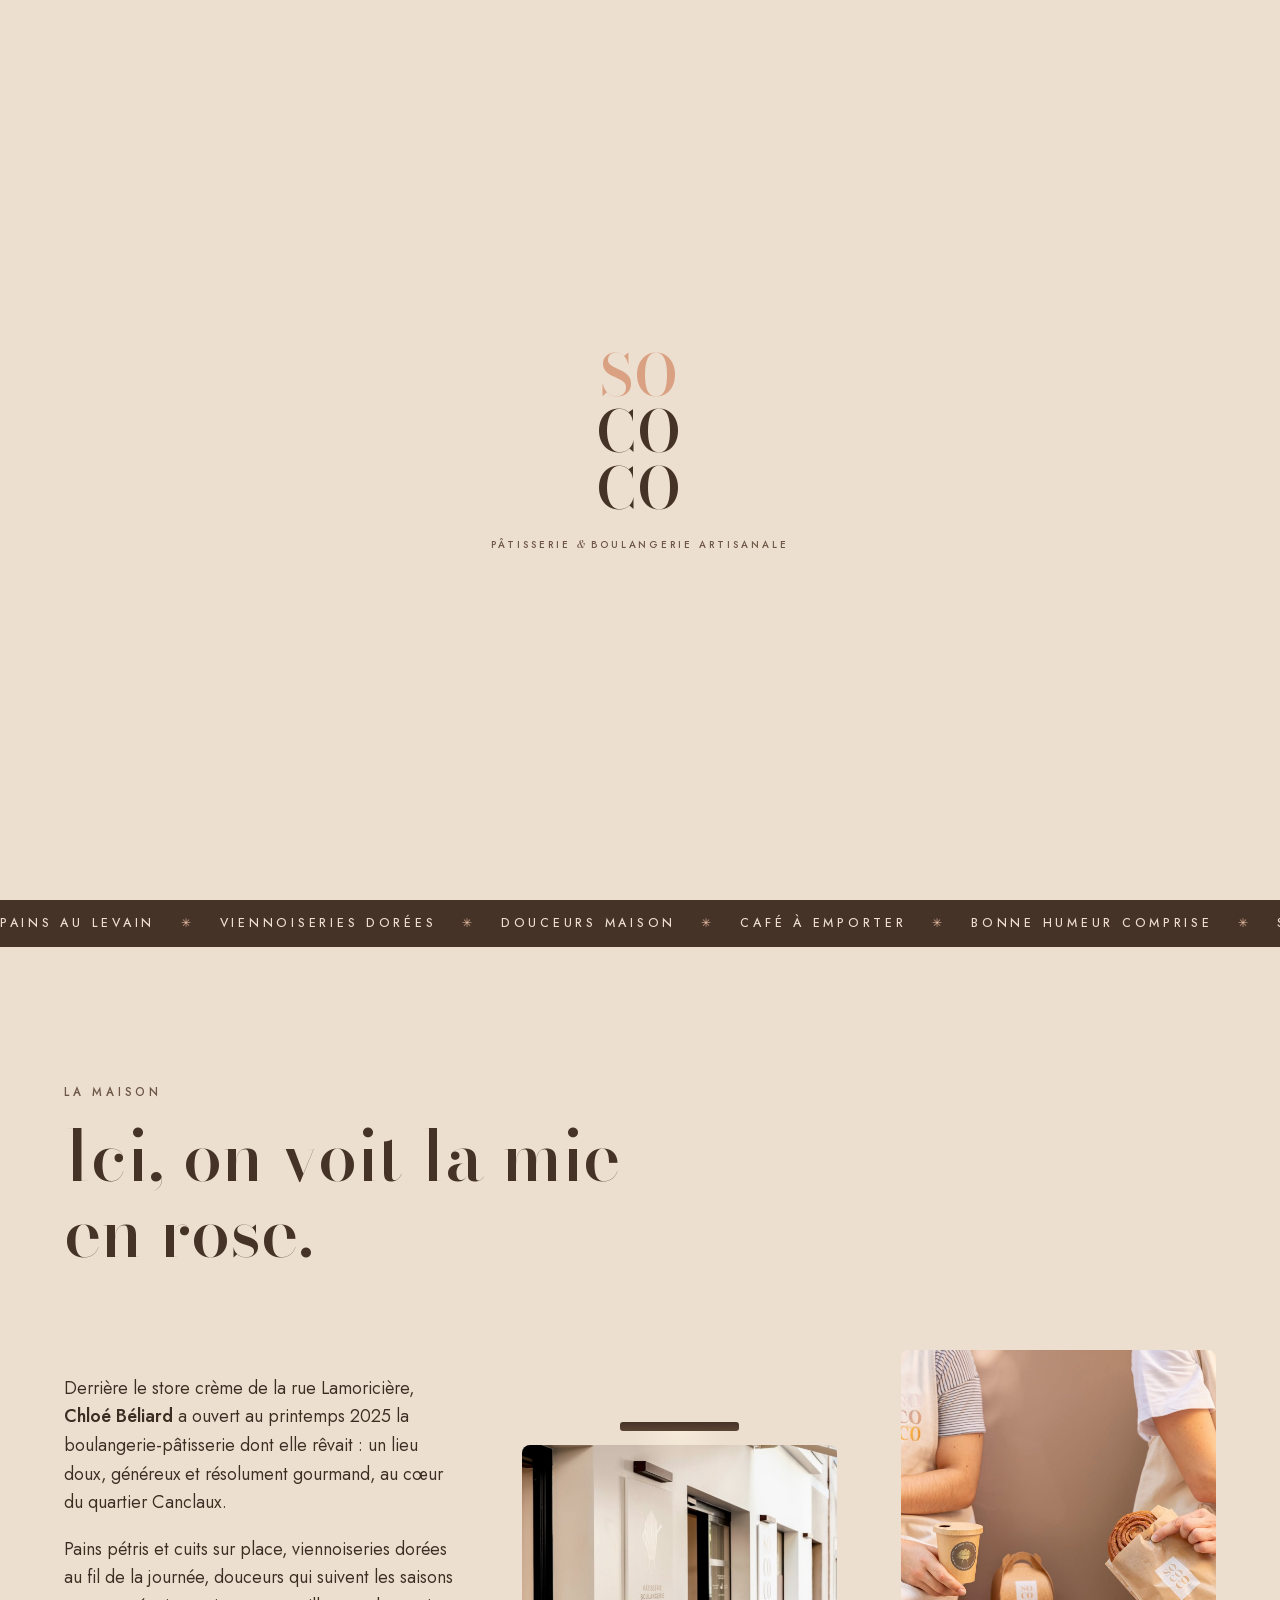
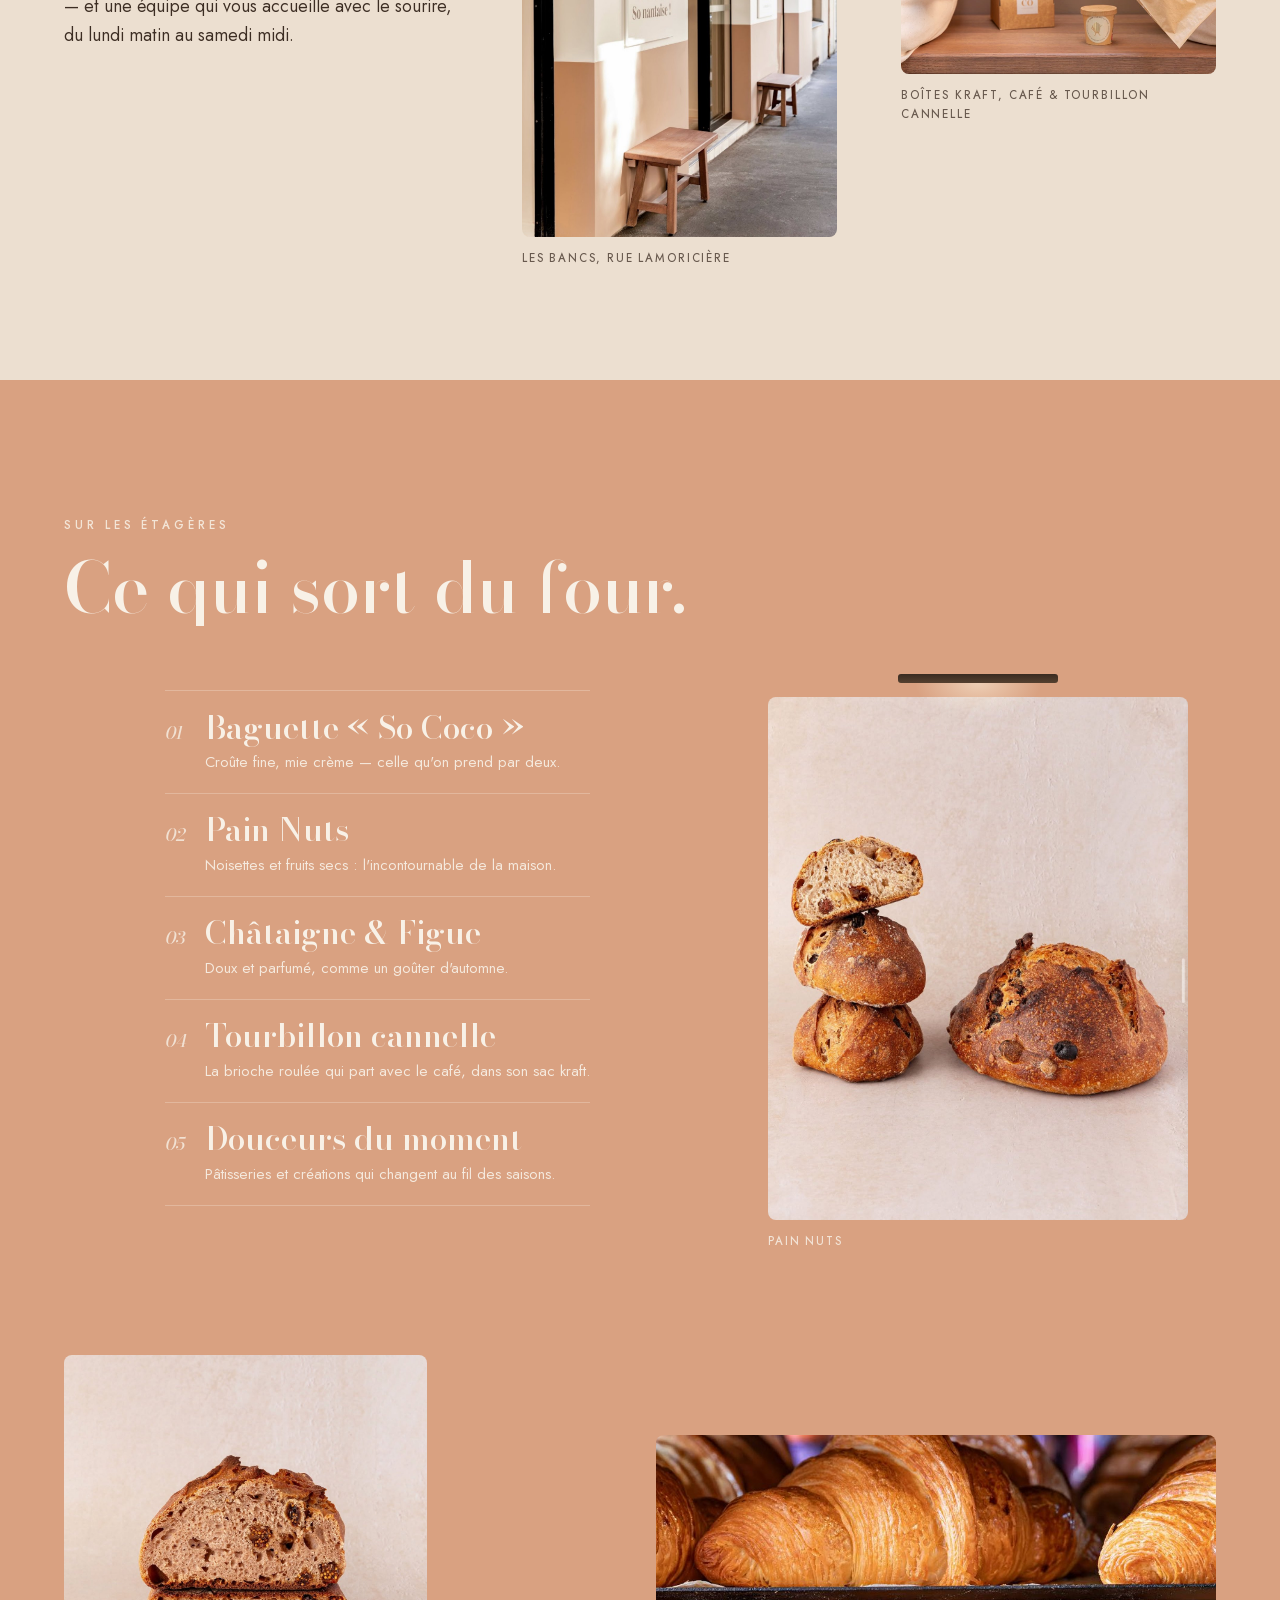
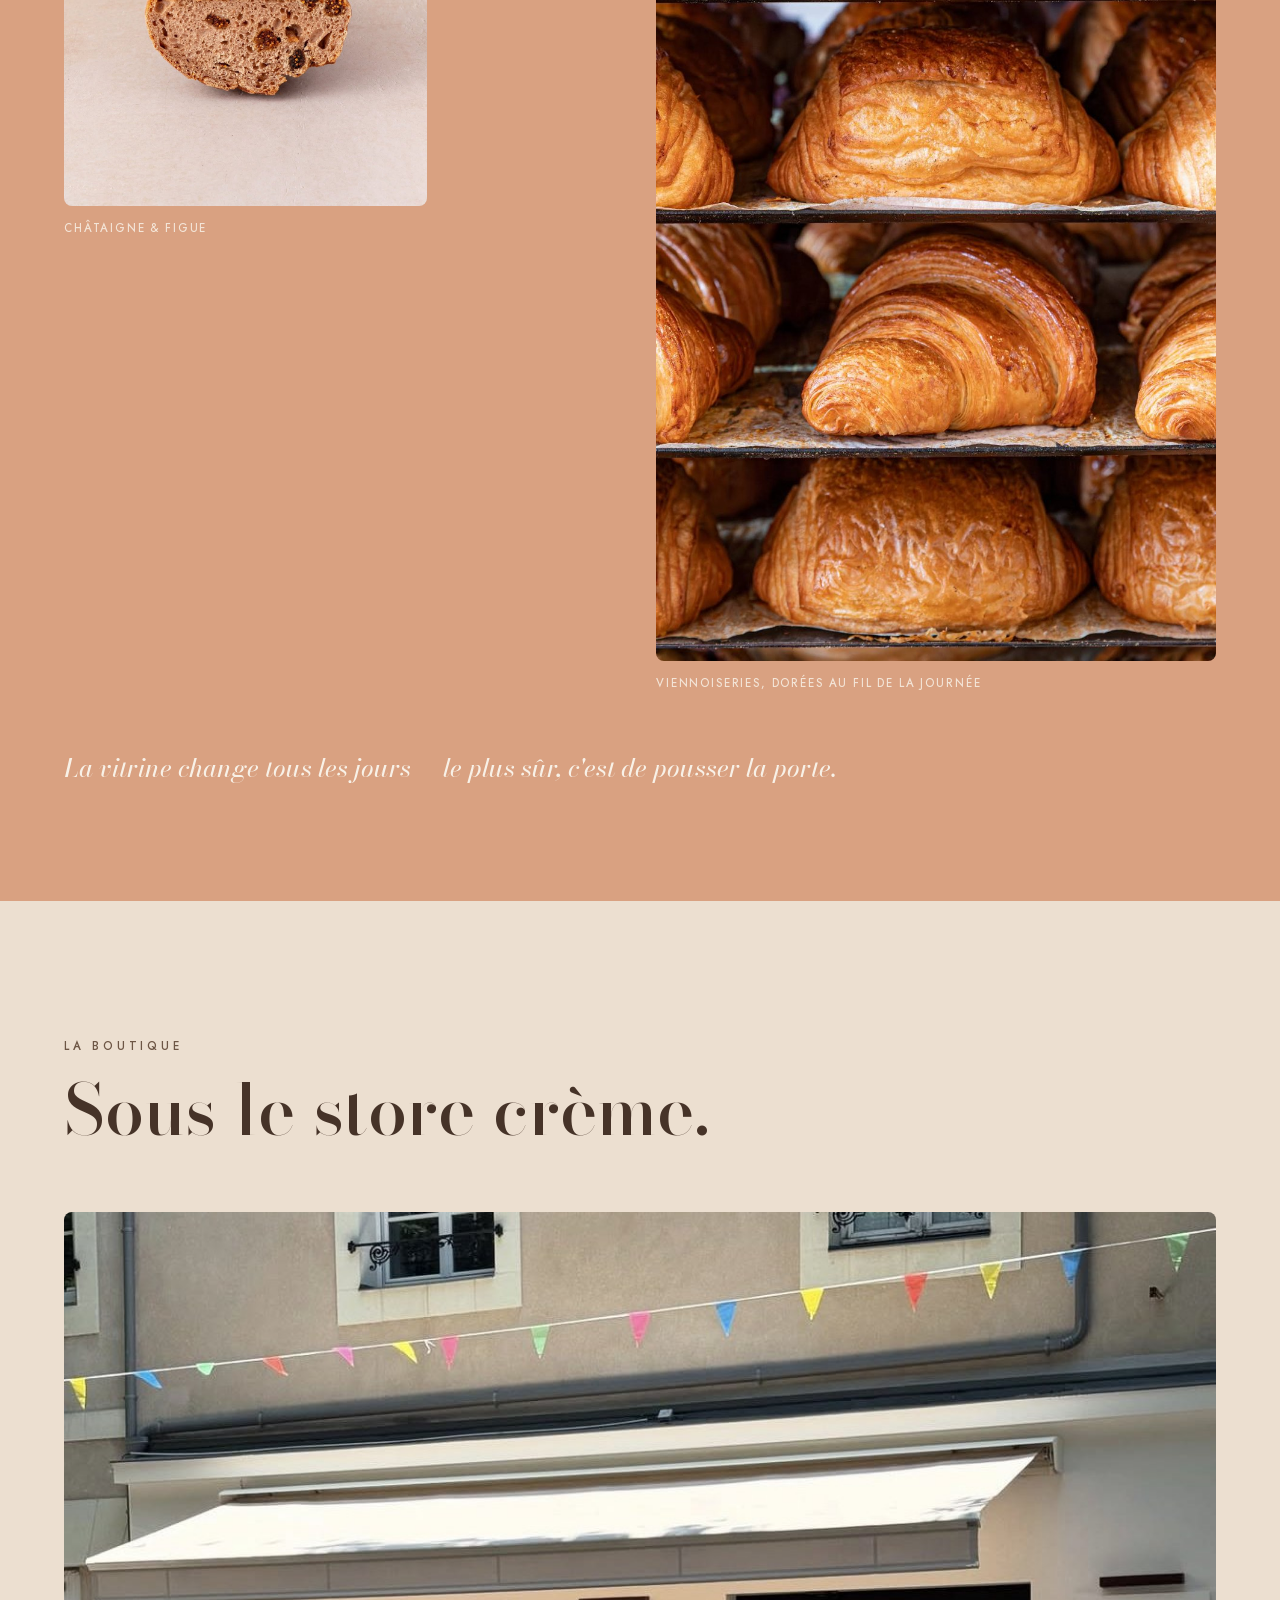
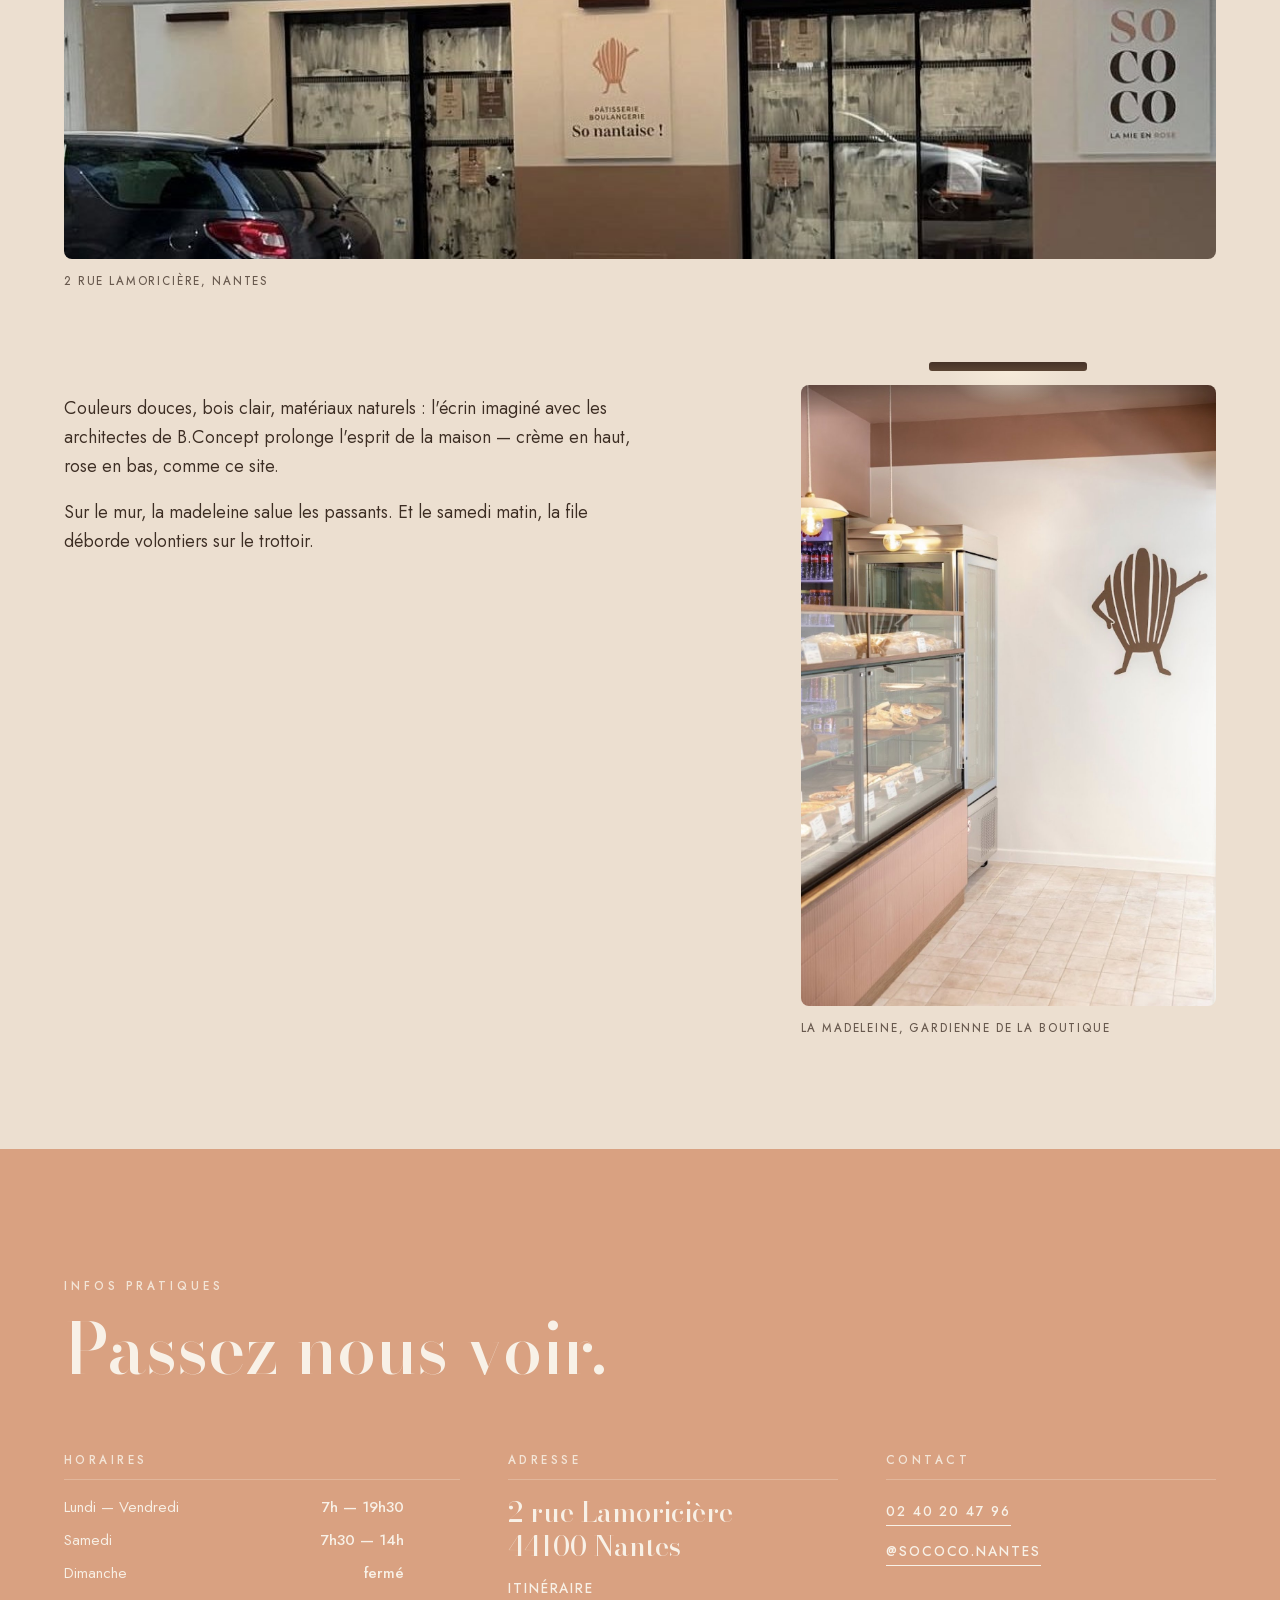
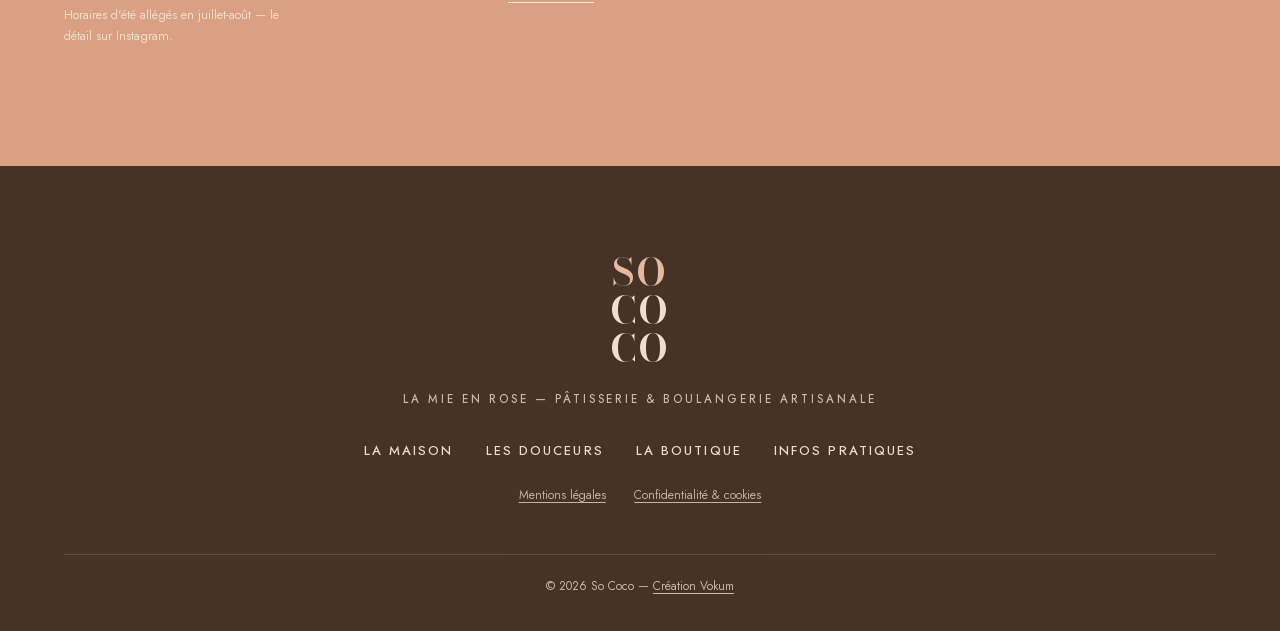
==== commit 3b852b64: "Loader : sous-titre « Pâtisserie & Boulangerie artisanale » ; mobile : suppression du marquee Co-Aut" ====
--- a/index.html
+++ b/index.html
@@ -33,6 +33,7 @@
       <span class="site-loader__row"><span>CO</span></span>
       <span class="site-loader__row"><span>CO</span></span>
     </p>
+    <p class="site-loader__sub">Pâtisserie <em>&amp;</em> Boulangerie artisanale</p>
   </div>
 
   <!-- ============ HERO — le mur de la façade ============ -->
--- a/assets/css/ui/site-loader.css
+++ b/assets/css/ui/site-loader.css
@@ -10,6 +10,8 @@
   background: var(--creme);
   display: grid;
   place-items: center;
+  align-content: center;
+  gap: 1.3rem;
   opacity: 1;
   will-change: opacity;
 }
@@ -39,6 +41,25 @@
 
 @keyframes loader-rise { to { translate: 0 0; } }
 
+.site-loader__sub {
+  font-family: var(--f-sans);
+  font-weight: 500;
+  font-size: 0.62rem;
+  letter-spacing: 0.3em;
+  text-transform: uppercase;
+  color: var(--brun-doux);
+  text-align: center;
+  opacity: 0;
+  animation: loader-fade 600ms linear 620ms forwards;
+}
+.site-loader__sub em {
+  font-family: var(--f-display);
+  font-style: italic;
+  text-transform: none;
+  letter-spacing: 0;
+}
+@keyframes loader-fade { to { opacity: 1; } }
+
 @media (prefers-reduced-motion: reduce) {
   .site-loader { display: none; }
 }
--- a/assets/css/modules/marquee.css
+++ b/assets/css/modules/marquee.css
@@ -1,4 +1,9 @@
 /* Marquee — bandeau brun entre le mur et la suite */
+/* Mobile : pas de bandeau — budget motion réduit, transition hero → maison directe */
+@media (max-width: 899px) {
+  .marquee { display: none; }
+}
+
 .marquee {
   background: var(--brun);
   color: var(--creme);
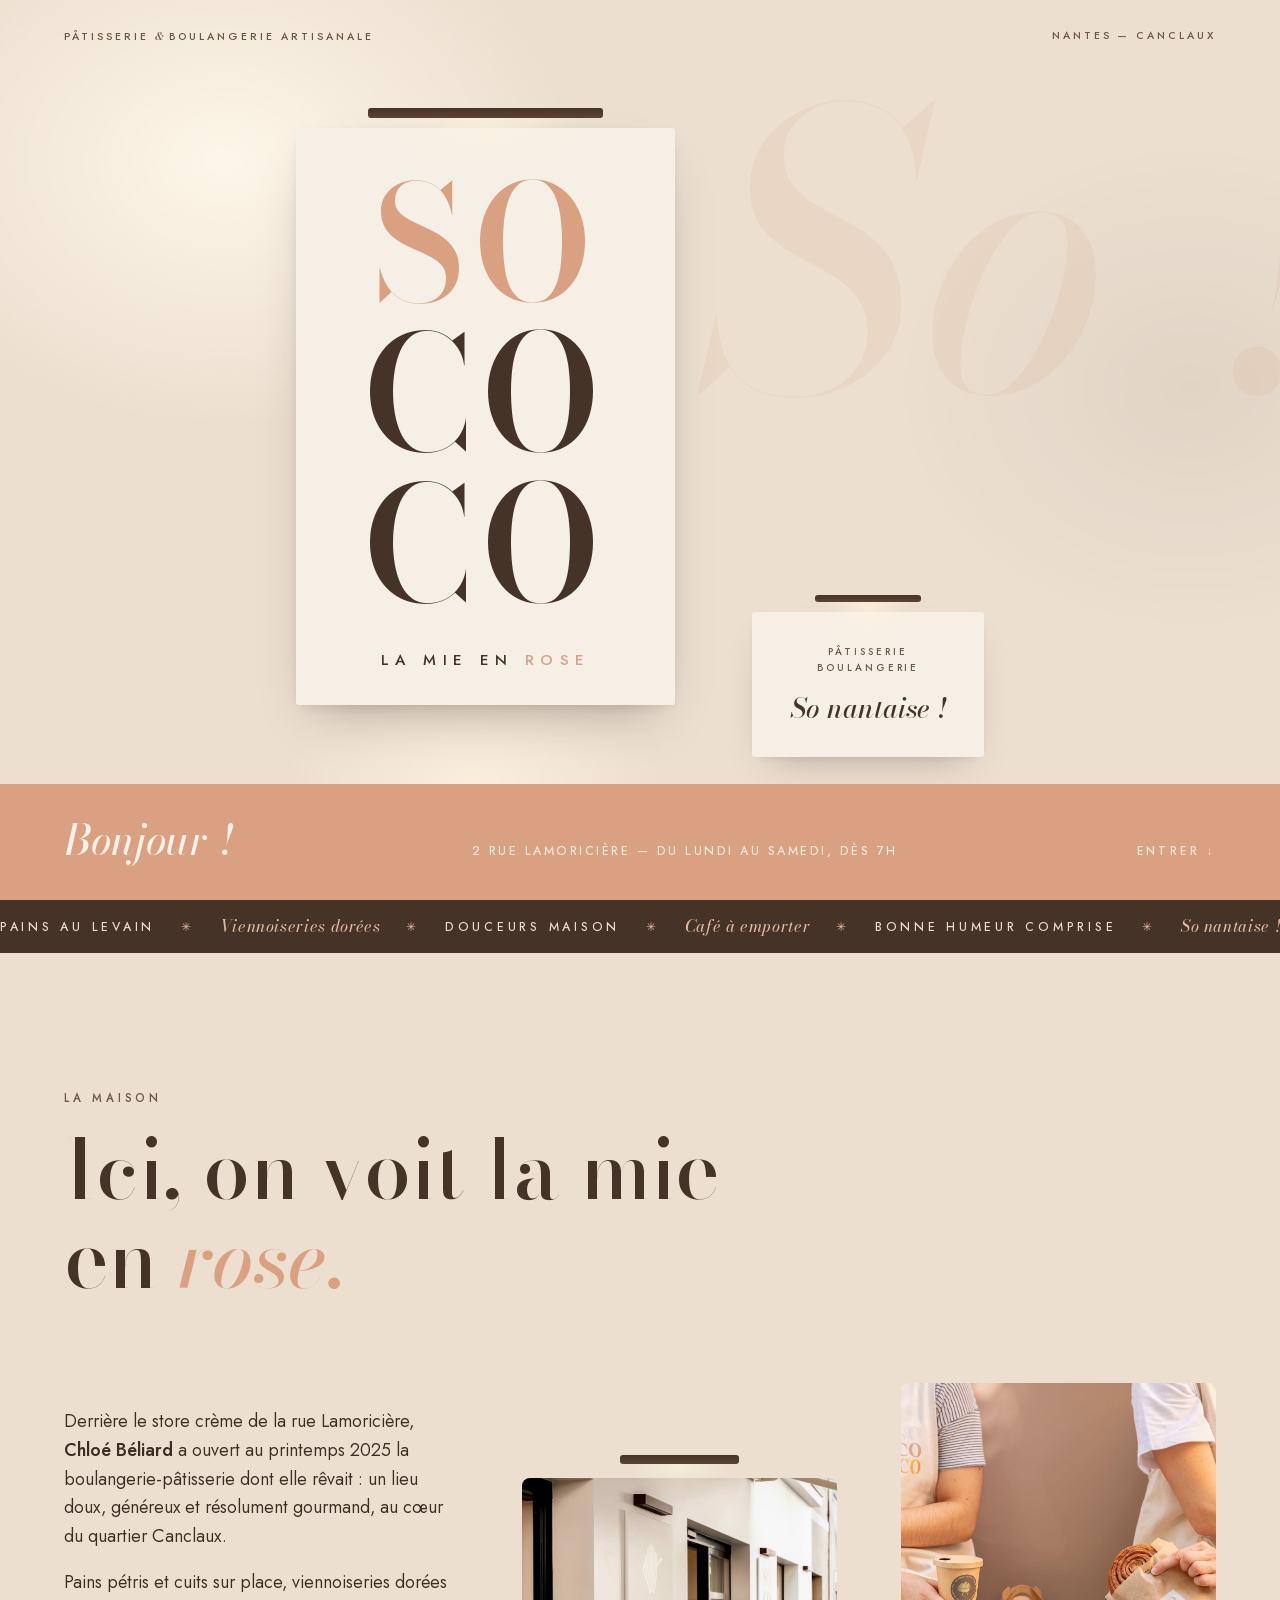
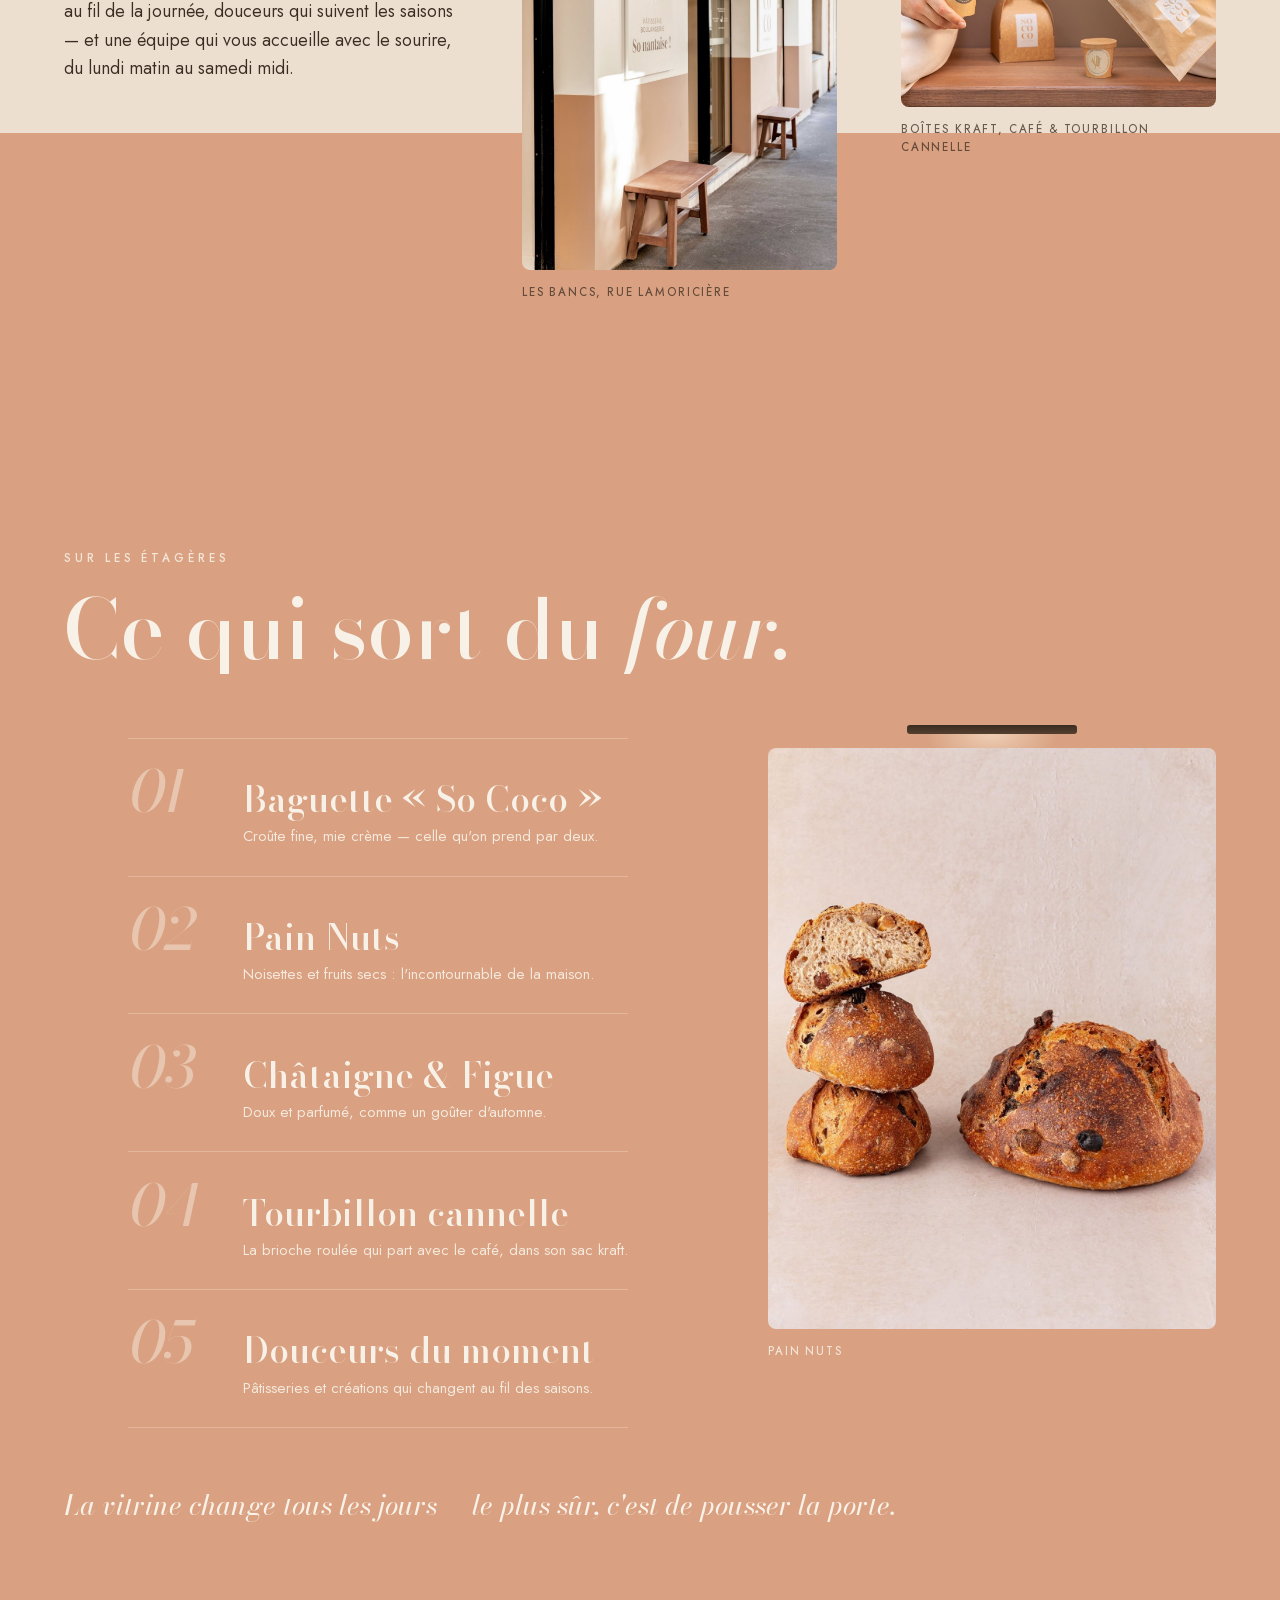
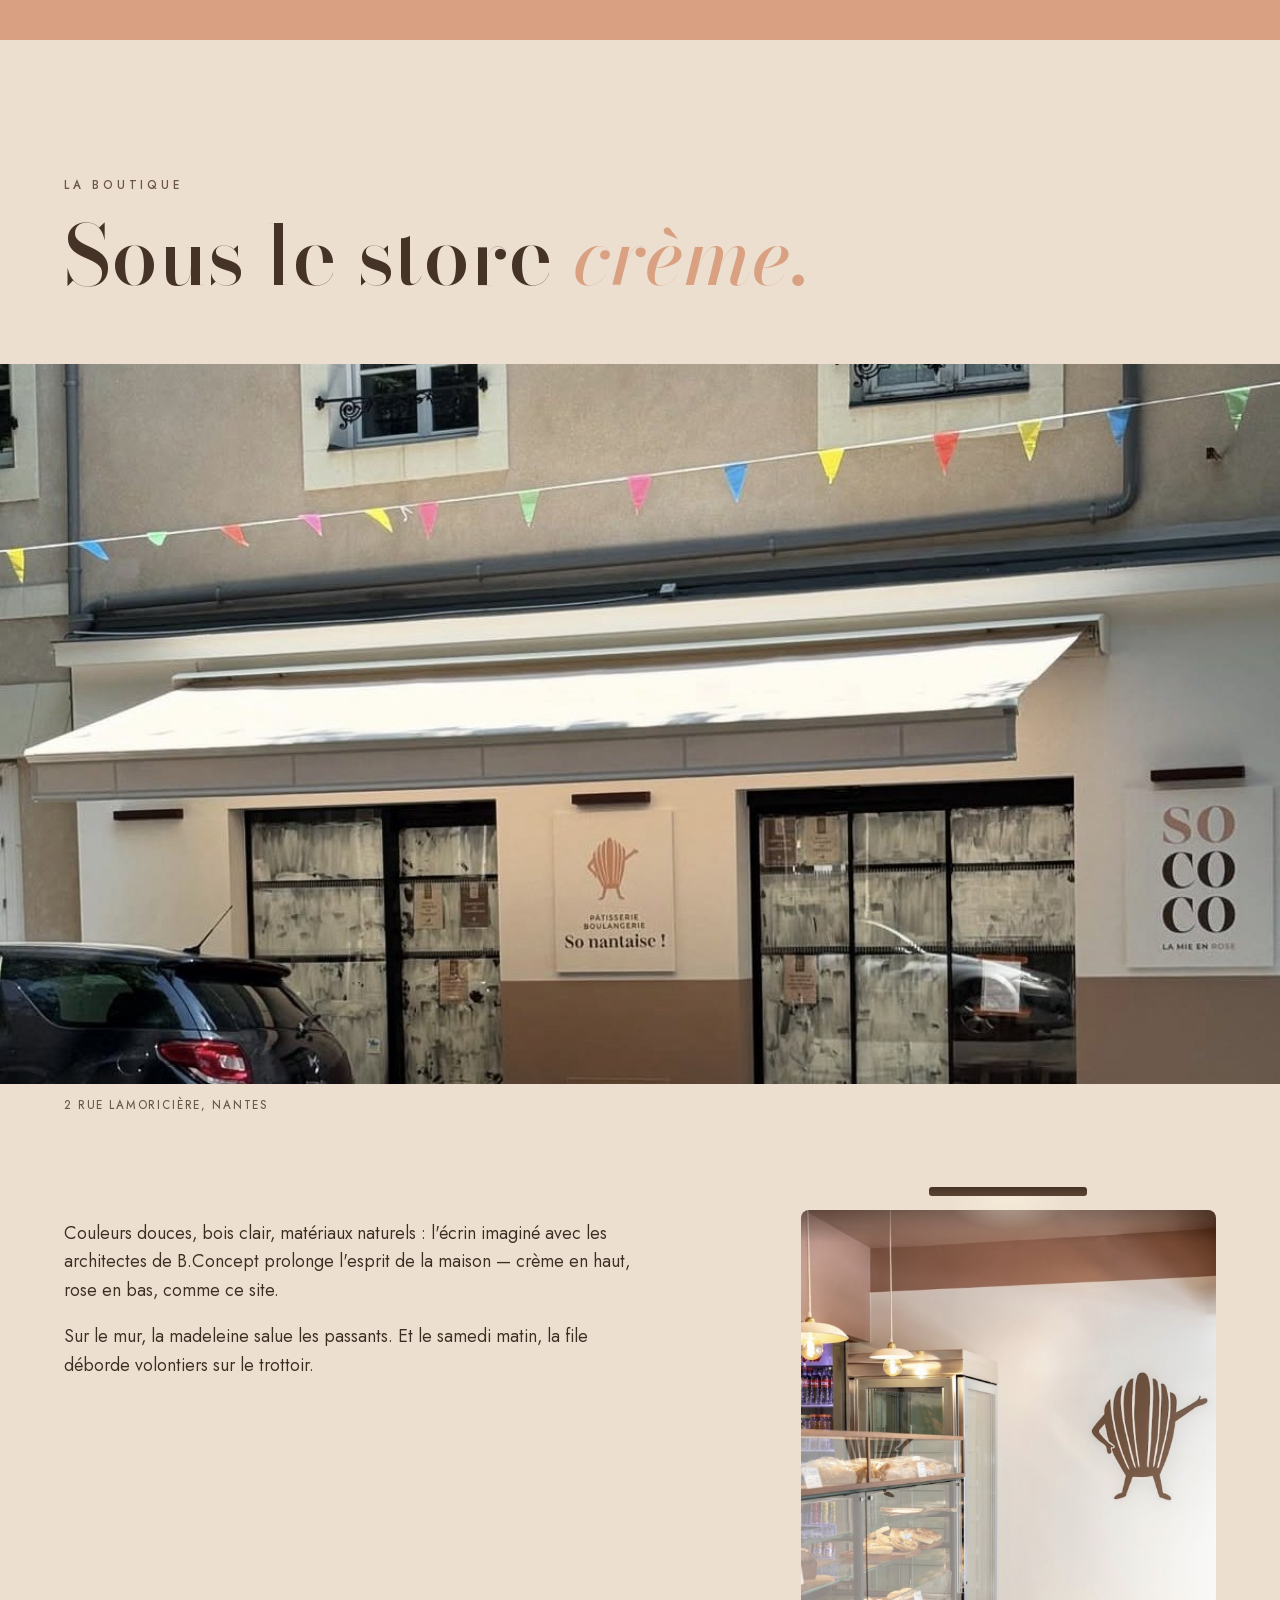
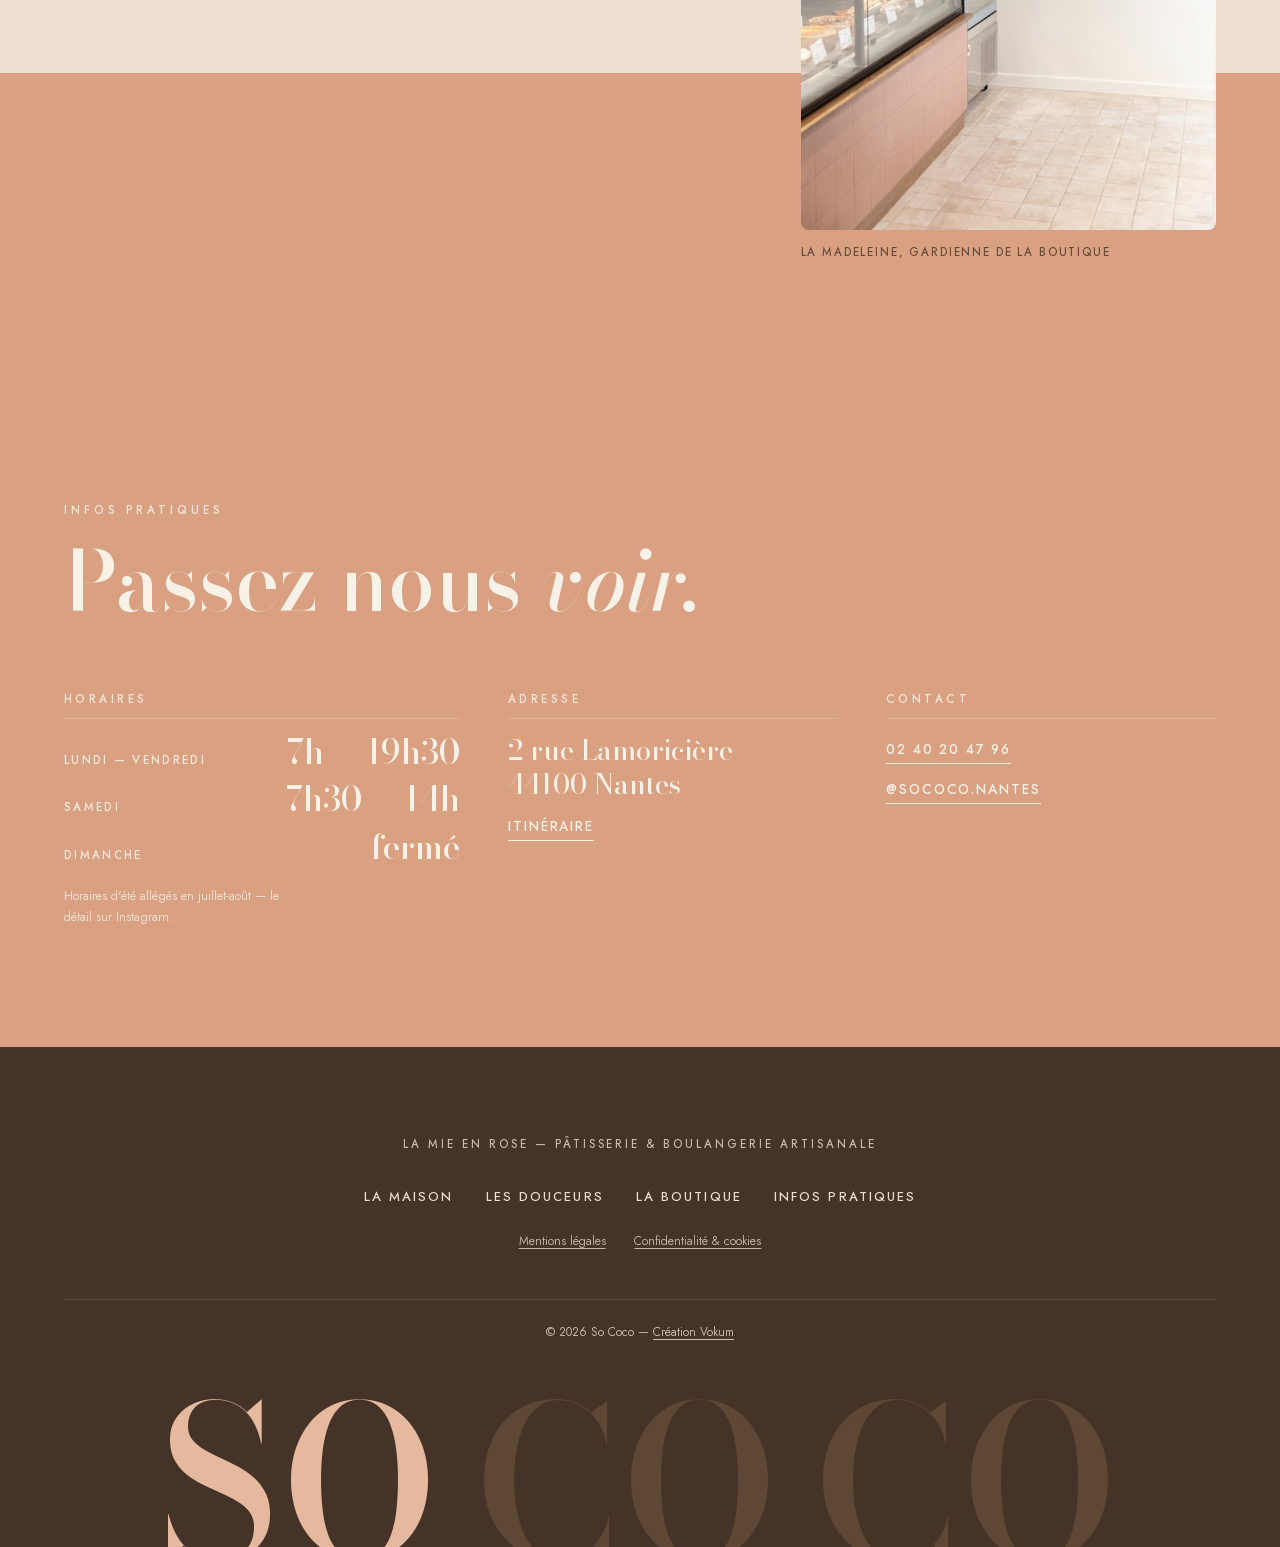
==== commit 8b1c8521: "V2 — même DA, composition élevée : cimaise traversante, viewer sticky des douceurs, watermark hero, " ====
--- a/index.html
+++ b/index.html
@@ -50,6 +50,7 @@
     </div>
 
     <div class="hero__stage">
+      <span class="hero__watermark" aria-hidden="true">So&nbsp;!</span>
       <div class="hero__enseigne">
         <span class="hero__reglette" data-reveal="line" aria-hidden="true"></span>
         <div class="hero__panel" data-reveal="clip">
@@ -86,10 +87,10 @@
   <div class="marquee" aria-hidden="true">
     <div class="marquee__track">
       <span class="marquee__group">
-        Pains au levain <i>✳</i> Viennoiseries dorées <i>✳</i> Douceurs maison <i>✳</i> Café à emporter <i>✳</i> Bonne humeur comprise <i>✳</i> So&nbsp;nantaise&nbsp;! <i>✳</i>
+        Pains au levain <i>✳</i> <em>Viennoiseries dorées</em> <i>✳</i> Douceurs maison <i>✳</i> <em>Café à emporter</em> <i>✳</i> Bonne humeur comprise <i>✳</i> <em>So&nbsp;nantaise&nbsp;!</em> <i>✳</i>
       </span>
       <span class="marquee__group">
-        Pains au levain <i>✳</i> Viennoiseries dorées <i>✳</i> Douceurs maison <i>✳</i> Café à emporter <i>✳</i> Bonne humeur comprise <i>✳</i> So&nbsp;nantaise&nbsp;! <i>✳</i>
+        Pains au levain <i>✳</i> <em>Viennoiseries dorées</em> <i>✳</i> Douceurs maison <i>✳</i> <em>Café à emporter</em> <i>✳</i> Bonne humeur comprise <i>✳</i> <em>So&nbsp;nantaise&nbsp;!</em> <i>✳</i>
       </span>
     </div>
   </div>
@@ -98,7 +99,7 @@
   <section class="maison" id="maison">
     <div class="maison__head">
       <p class="kicker" data-reveal>La maison</p>
-      <h2 class="maison__title" data-split>Ici, on voit la mie en rose.</h2>
+      <h2 class="maison__title" data-split>Ici, on voit la mie en&nbsp;<i>rose.</i></h2>
     </div>
 
     <div class="maison__grid">
@@ -128,40 +129,40 @@
   <section class="douceurs" id="douceurs">
     <div class="douceurs__head">
       <p class="kicker kicker--creme" data-reveal>Sur les étagères</p>
-      <h2 class="douceurs__title" data-split>Ce qui sort du four.</h2>
+      <h2 class="douceurs__title" data-split>Ce qui sort du&nbsp;<i>four.</i></h2>
     </div>
 
     <div class="douceurs__cols">
     <ol class="douceurs__list">
-      <li class="douceurs__item" data-reveal-parent>
+      <li class="douceurs__item" data-reveal-parent data-photo="nuts">
         <span class="douceurs__num" data-reveal aria-hidden="true">01</span>
         <div class="douceurs__body" data-reveal>
           <h3>Baguette «&nbsp;So&nbsp;Coco&nbsp;»</h3>
           <p>Croûte fine, mie crème — celle qu'on prend par deux.</p>
         </div>
       </li>
-      <li class="douceurs__item" data-reveal-parent>
+      <li class="douceurs__item" data-reveal-parent data-photo="nuts">
         <span class="douceurs__num" data-reveal aria-hidden="true">02</span>
         <div class="douceurs__body" data-reveal>
           <h3>Pain Nuts</h3>
           <p>Noisettes et fruits secs : l'incontournable de la maison.</p>
         </div>
       </li>
-      <li class="douceurs__item" data-reveal-parent>
+      <li class="douceurs__item" data-reveal-parent data-photo="chataigne">
         <span class="douceurs__num" data-reveal aria-hidden="true">03</span>
         <div class="douceurs__body" data-reveal>
           <h3>Châtaigne &amp; Figue</h3>
           <p>Doux et parfumé, comme un goûter d'automne.</p>
         </div>
       </li>
-      <li class="douceurs__item" data-reveal-parent>
+      <li class="douceurs__item" data-reveal-parent data-photo="viennoiseries">
         <span class="douceurs__num" data-reveal aria-hidden="true">04</span>
         <div class="douceurs__body" data-reveal>
           <h3>Tourbillon cannelle</h3>
           <p>La brioche roulée qui part avec le café, dans son sac kraft.</p>
         </div>
       </li>
-      <li class="douceurs__item" data-reveal-parent>
+      <li class="douceurs__item" data-reveal-parent data-photo="viennoiseries">
         <span class="douceurs__num" data-reveal aria-hidden="true">05</span>
         <div class="douceurs__body" data-reveal>
           <h3>Douceurs du moment</h3>
@@ -170,28 +171,29 @@
       </li>
     </ol>
 
-      <figure class="douceurs__photo douceurs__photo--a">
+      <div class="douceurs__viewer">
         <span class="reglette reglette--creme" data-reveal="line" aria-hidden="true"></span>
-        <span class="frame" data-reveal-parent>
-          <img src="assets/img/pain-nuts.jpg" alt="Pains Nuts empilés, croûte dorée et mie aux noisettes" width="1206" height="1500" loading="lazy" data-reveal="clip">
-        </span>
-        <figcaption data-reveal>Pain Nuts</figcaption>
-      </figure>
-    </div>
-
-    <div class="douceurs__photos">
-      <figure class="douceurs__photo douceurs__photo--b">
-        <span class="frame" data-reveal-parent>
-          <img src="assets/img/chataigne-figue.jpg" alt="Pain châtaigne et figue coupé en deux" width="1206" height="1500" loading="lazy" data-reveal="clip">
-        </span>
-        <figcaption data-reveal>Châtaigne &amp; Figue</figcaption>
-      </figure>
-      <figure class="douceurs__photo douceurs__photo--c">
-        <span class="frame" data-reveal-parent>
-          <img src="assets/img/croissants.jpg" alt="Croissants et chaussons dorés sur les grilles du fournil" width="930" height="1372" loading="lazy" data-reveal="clip">
-        </span>
-        <figcaption data-reveal>Viennoiseries, dorées au fil de la journée</figcaption>
-      </figure>
+        <div class="douceurs__stack">
+          <figure class="douceurs__photo douceurs__photo--a" data-view="nuts">
+            <span class="frame" data-reveal-parent>
+              <img src="assets/img/pain-nuts.jpg" alt="Pains Nuts empilés, croûte dorée et mie aux noisettes" width="1206" height="1500" loading="lazy" data-reveal="clip">
+            </span>
+            <figcaption data-reveal>Pain Nuts</figcaption>
+          </figure>
+          <figure class="douceurs__photo douceurs__photo--b" data-view="chataigne">
+            <span class="frame" data-reveal-parent>
+              <img src="assets/img/chataigne-figue.jpg" alt="Pain châtaigne et figue coupé en deux" width="1206" height="1500" loading="lazy" data-reveal="clip">
+            </span>
+            <figcaption data-reveal>Châtaigne &amp; Figue</figcaption>
+          </figure>
+          <figure class="douceurs__photo douceurs__photo--c" data-view="viennoiseries">
+            <span class="frame" data-reveal-parent>
+              <img src="assets/img/croissants.jpg" alt="Croissants et chaussons dorés sur les grilles du fournil" width="930" height="1372" loading="lazy" data-reveal="clip">
+            </span>
+            <figcaption data-reveal>Viennoiseries, dorées au fil de la journée</figcaption>
+          </figure>
+        </div>
+      </div>
     </div>
 
     <p class="douceurs__note" data-reveal>La vitrine change tous les jours — le plus sûr, c'est de pousser la porte.</p>
@@ -201,7 +203,7 @@
   <section class="boutique" id="boutique">
     <div class="boutique__head">
       <p class="kicker" data-reveal>La boutique</p>
-      <h2 class="boutique__title" data-split>Sous le store crème.</h2>
+      <h2 class="boutique__title" data-split>Sous le store&nbsp;<i>crème.</i></h2>
     </div>
 
     <figure class="boutique__facade">
@@ -230,7 +232,7 @@
   <section class="infos" id="infos">
     <div class="infos__inner">
       <p class="kicker kicker--creme" data-reveal>Infos pratiques</p>
-      <h2 class="infos__title" data-split>Passez nous voir.</h2>
+      <h2 class="infos__title" data-split>Passez nous&nbsp;<i>voir.</i></h2>
 
       <dl class="infos__grid">
         <div class="infos__cell" data-reveal>
@@ -263,11 +265,6 @@
   <!-- ============ Footer ============ -->
   <footer class="site-footer">
     <div class="site-footer__inner">
-      <p class="site-footer__mark" aria-label="So Coco">
-        <span aria-hidden="true">SO</span>
-        <span aria-hidden="true">CO</span>
-        <span aria-hidden="true">CO</span>
-      </p>
       <p class="site-footer__tag">La Mie en Rose — Pâtisserie &amp; Boulangerie artisanale</p>
 
       <nav class="site-footer__nav" aria-label="Pied de page">
@@ -284,6 +281,12 @@
 
       <p class="site-footer__credit">© 2026 So Coco — <a href="https://vokumagency.com" target="_blank" rel="noopener">Création Vokum</a></p>
     </div>
+
+    <p class="site-footer__mark" aria-label="So Coco">
+      <span aria-hidden="true">SO</span>
+      <span aria-hidden="true">CO</span>
+      <span aria-hidden="true">CO</span>
+    </p>
   </footer>
 
 </body>
--- a/assets/css/base.css
+++ b/assets/css/base.css
@@ -223,6 +223,9 @@
 /* Stagger typographique par mot */
 .word { display: inline-block; overflow: hidden; vertical-align: top; }
 .word__inner { display: inline-block; }
+.word--i { font-style: italic; }
+/* Le mot italique prend le rose sur les murs crème */
+.maison__title .word--i, .boutique__title .word--i { color: var(--rose); }
 html.--js-inview-enabled [data-split] .word__inner {
   --ty: 112%;
   animation: v-translate var(--dur-slow, 950ms) var(--ease-out, ease)
--- a/assets/css/ui/site-loader.css
+++ b/assets/css/ui/site-loader.css
@@ -12,13 +12,21 @@
   place-items: center;
   align-content: center;
   gap: 1.3rem;
-  opacity: 1;
-  will-change: opacity;
+  translate: 0 0;
+  will-change: translate;
 }
-.site-loader.--js-ready {
-  opacity: 0;
+/* Bord inférieur — la barre du store qui se relève */
+html.js .site-loader::after {
+  content: '';
+  position: absolute;
+  left: 0; right: 0; bottom: 0;
+  height: 7px;
+  background: linear-gradient(180deg, var(--brun) 0%, #5a4433 100%);
+}
+html.js .site-loader.--js-ready {
+  translate: 0 -101%;
   pointer-events: none;
-  transition: opacity 300ms linear;
+  transition: translate 750ms cubic-bezier(0.65, 0, 0.35, 1);
 }
 
 .site-loader__mark {
--- a/assets/css/ui/site-footer.css
+++ b/assets/css/ui/site-footer.css
@@ -1,8 +1,9 @@
-/* Footer — le bois sombre de la réglette */
+/* Footer — le bois sombre de la réglette, signé d'un wordmark géant rogné */
 .site-footer {
   background: var(--brun);
   color: var(--creme);
-  padding: clamp(3.5rem, 9vw, 5.5rem) var(--pad) 2.2rem;
+  padding: clamp(3.5rem, 9vw, 5.5rem) var(--pad) 0;
+  overflow: hidden;
 }
 
 .site-footer__inner {
@@ -15,13 +16,19 @@
 }
 
 .site-footer__mark {
+  display: flex;
+  justify-content: center;
+  gap: 0.16em;
   font-family: var(--f-display);
   font-weight: 560;
-  font-size: 2.4rem;
-  line-height: 0.98;
-  letter-spacing: 0.05em;
+  font-size: clamp(4.2rem, 17vw, 13rem);
+  line-height: 0.74;
+  letter-spacing: 0.02em;
+  margin-top: clamp(2.2rem, 6vw, 4rem);
+  margin-bottom: -0.06em;
+  color: #5e4835;
+  user-select: none;
 }
-.site-footer__mark span { display: block; }
 .site-footer__mark span:first-child { color: var(--rose-clair); }
 
 .site-footer__tag {
--- a/assets/css/modules/hero.css
+++ b/assets/css/modules/hero.css
@@ -84,7 +84,24 @@
   padding: 4svh var(--pad) 6svh;
 }
 
-.hero__enseigne { text-align: center; }
+.hero__enseigne { text-align: center; position: relative; z-index: 1; }
+
+/* Watermark peint sur le mur, derrière l'enseigne */
+.hero__watermark {
+  position: absolute;
+  z-index: 0;
+  right: -4%;
+  top: 2%;
+  font-family: var(--f-display);
+  font-style: italic;
+  font-weight: 460;
+  font-size: clamp(10rem, 30vw, 26rem);
+  line-height: 1;
+  color: var(--rose);
+  opacity: 0.14;
+  pointer-events: none;
+  user-select: none;
+}
 
 .hero__reglette {
   display: block;
@@ -139,7 +156,7 @@
 .hero__baseline em { font-style: normal; color: var(--rose); }
 
 /* ---------- Panneau secondaire (desktop) — celui de la porte ---------- */
-.hero__side { display: none; }
+.hero__side { display: none; position: relative; z-index: 1; }
 
 /* ---------- Soubassement rose ---------- */
 .hero__band {
--- a/assets/css/modules/marquee.css
+++ b/assets/css/modules/marquee.css
@@ -29,6 +29,16 @@
   color: var(--rose-clair);
   margin: 0 1.1rem;
 }
+.marquee__group em {
+  font-family: var(--f-display);
+  font-style: italic;
+  font-weight: 470;
+  text-transform: none;
+  letter-spacing: 0.04em;
+  font-size: 1.3em;
+  vertical-align: -0.06em;
+  color: var(--rose-clair);
+}
 @keyframes marquee-scroll { to { translate: -50% 0; } }
 
 @media (prefers-reduced-motion: reduce) {
--- a/assets/css/modules/maison.css
+++ b/assets/css/modules/maison.css
@@ -2,8 +2,16 @@
    LA MAISON — mur crème, panneaux photo accrochés, composition asymétrique
    ========================================================================= */
 
+/* Mur bicolore : la cimaise passe derrière le bas des photos,
+   qui chevauchent la ligne comme les panneaux sur la façade. */
 .maison {
-  background: var(--creme);
+  --cimaise: clamp(150px, 24vw, 280px);
+  background: linear-gradient(
+    to top,
+    var(--rose) 0,
+    var(--rose) var(--cimaise),
+    var(--creme) var(--cimaise)
+  );
   padding: clamp(4.5rem, 12vw, 8.5rem) var(--pad) clamp(4rem, 10vw, 7rem);
 }
 
@@ -12,7 +20,7 @@
 .maison__title {
   font-family: var(--f-display);
   font-weight: 520;
-  font-size: clamp(2.1rem, 8vw, 4.4rem);
+  font-size: clamp(2.4rem, 9vw, 5.2rem);
   line-height: 1.08;
   color: var(--brun);
   margin-top: 1rem;
--- a/assets/css/modules/douceurs.css
+++ b/assets/css/modules/douceurs.css
@@ -1,6 +1,7 @@
 /* =========================================================================
-   LES DOUCEURS — le soubassement rose devient une section pleine :
-   liste éditoriale numérotée + panneaux photo décalés.
+   LES DOUCEURS — le soubassement rose devient une section pleine.
+   Mobile : liste numérotée + photos décalées.
+   Desktop : liste à gauche, cadre sticky à droite qui change au fil du scroll.
    ========================================================================= */
 
 .douceurs {
@@ -14,74 +15,64 @@
 .douceurs__title {
   font-family: var(--f-display);
   font-weight: 520;
-  font-size: clamp(2.1rem, 8vw, 4.4rem);
+  font-size: clamp(2.4rem, 9vw, 5.2rem);
   line-height: 1.08;
   margin-top: 1rem;
 }
 
+/* ---------- Colonnes ---------- */
+.douceurs__cols { max-width: 1200px; margin: 0 auto; }
+
 .douceurs__list {
-  max-width: 1200px;
   margin: clamp(2.2rem, 6vw, 4rem) auto 0;
   counter-reset: douceur;
-}
-/* Desktop : lignes de lecture capées, alignées à gauche du conteneur */
-@media (min-width: 900px) {
-  .douceurs__item { max-width: 760px; }
 }
 
 .douceurs__item {
   display: grid;
   grid-template-columns: auto 1fr;
-  gap: 1.1rem;
+  gap: clamp(1rem, 3vw, 1.8rem);
   align-items: baseline;
-  padding: 1.15rem 0;
+  padding: clamp(1.15rem, 3vw, 1.7rem) 0;
   border-bottom: 1px solid rgba(248, 241, 231, 0.28);
 }
 .douceurs__item:first-child { border-top: 1px solid rgba(248, 241, 231, 0.28); }
 
+/* Numéro géant — feuillet d'étagère */
 .douceurs__num {
   font-family: var(--f-display);
   font-style: italic;
-  font-weight: 460;
-  font-size: 1.1rem;
-  opacity: 0.8;
-  min-width: 2ch;
+  font-weight: 440;
+  font-size: clamp(2.4rem, 7vw, 3.6rem);
+  line-height: 0.9;
+  opacity: 0.45;
+  min-width: 1.5em;
 }
 
 .douceurs__body h3 {
   font-family: var(--f-display);
   font-weight: 540;
-  font-size: clamp(1.35rem, 4.6vw, 2rem);
-  line-height: 1.15;
+  font-size: clamp(1.45rem, 5vw, 2.2rem);
+  line-height: 1.12;
 }
 .douceurs__body p {
-  margin-top: 0.25rem;
+  margin-top: 0.3rem;
   font-size: 0.95rem;
   opacity: 0.92;
   max-width: 46ch;
 }
 
-/* Colonnes : liste + Pain Nuts accroché à droite */
-.douceurs__cols { max-width: 1200px; margin: 0 auto; }
-.douceurs__photo--a {
-  width: 78%;
-  max-width: 420px;
-  margin: 2.8rem 0 0 auto;
-}
+/* ---------- Photos ---------- */
+.douceurs__viewer { margin-top: clamp(2.5rem, 7vw, 4rem); }
 .reglette--creme {
   background: linear-gradient(180deg, #3a2b21 0%, #55402f 100%);
 }
 
-/* Photos décalées */
-.douceurs__photos {
-  max-width: 1200px;
-  margin: clamp(2.5rem, 7vw, 4.5rem) auto 0;
-  display: grid;
-  grid-template-columns: repeat(6, 1fr);
-  gap: clamp(1rem, 3vw, 2rem);
-}
-.douceurs__photo--b { grid-column: 1 / 5; }
-.douceurs__photo--c { grid-column: 3 / 7; margin-top: -10%; }
+/* Mobile : pile décalée, tout visible */
+.douceurs__photo { margin-top: 1.6rem; }
+.douceurs__photo--a { width: 82%; margin-left: auto; margin-top: 0.6rem; }
+.douceurs__photo--b { width: 88%; }
+.douceurs__photo--c { width: 74%; margin-left: auto; }
 
 .douceurs__photo figcaption { color: var(--creme-sur-rose); opacity: 0.85; }
 
@@ -91,9 +82,10 @@
   font-family: var(--f-display);
   font-style: italic;
   font-weight: 470;
-  font-size: clamp(1.15rem, 4vw, 1.6rem);
+  font-size: clamp(1.15rem, 4vw, 1.7rem);
 }
 
+/* ---------- Desktop : viewer sticky ---------- */
 @media (min-width: 900px) {
   .douceurs__cols {
     display: grid;
@@ -101,7 +93,35 @@
     gap: clamp(2.5rem, 6vw, 5rem);
     align-items: start;
   }
-  .douceurs__photo--a { width: 100%; margin: 3rem 0 0; }
-  .douceurs__photo--b { grid-column: 1 / 3; margin-top: 2rem; }
-  .douceurs__photo--c { grid-column: 4 / 7; margin-top: 7rem; }
+  .douceurs__item { max-width: 760px; }
+
+  .douceurs__viewer {
+    position: sticky;
+    top: 6svh;
+    margin-top: 3.2rem;
+  }
+  .douceurs__stack {
+    position: relative;
+    height: min(74svh, 620px);
+  }
+  .douceurs__stack .douceurs__photo {
+    position: absolute;
+    inset: 0;
+    width: 100%;
+    margin: 0;
+    opacity: 0;
+    transition: opacity 550ms var(--ease-io);
+  }
+  .douceurs__stack .douceurs__photo.is-current { opacity: 1; }
+  .douceurs__stack .frame { height: calc(100% - 2.4rem); }
+  .douceurs__stack img { width: 100%; height: 100%; object-fit: cover; }
+
+  /* Dans le viewer, le crossfade remplace le clip-reveal */
+  html.--js-inview-enabled .douceurs__stack [data-reveal="clip"] {
+    animation: none;
+    clip-path: none;
+  }
+
+  /* Sans JS, le premier panneau reste visible */
+  html:not(.js) .douceurs__stack .douceurs__photo:first-child { opacity: 1; }
 }
--- a/assets/css/modules/boutique.css
+++ b/assets/css/modules/boutique.css
@@ -2,8 +2,15 @@
    LA BOUTIQUE — retour au mur crème, façade en large + étagères
    ========================================================================= */
 
+/* Mur bicolore : cimaise derrière le bas de la section, avant les infos roses */
 .boutique {
-  background: var(--creme);
+  --cimaise: clamp(150px, 24vw, 300px);
+  background: linear-gradient(
+    to top,
+    var(--rose) 0,
+    var(--rose) var(--cimaise),
+    var(--creme) var(--cimaise)
+  );
   padding: clamp(4.5rem, 12vw, 8.5rem) var(--pad) clamp(4rem, 10vw, 7rem);
 }
 
@@ -12,16 +19,18 @@
 .boutique__title {
   font-family: var(--f-display);
   font-weight: 520;
-  font-size: clamp(2.1rem, 8vw, 4.4rem);
+  font-size: clamp(2.4rem, 9vw, 5.2rem);
   line-height: 1.08;
   color: var(--brun);
   margin-top: 1rem;
 }
 
+/* Façade bord à bord — le mur du site s'efface devant le vrai mur */
 .boutique__facade {
-  max-width: 1200px;
-  margin: clamp(2.2rem, 6vw, 4rem) auto 0;
+  margin: clamp(2.2rem, 6vw, 4rem) calc(-1 * var(--pad)) 0;
 }
+.boutique__facade .frame { border-radius: 0; }
+.boutique__facade figcaption { padding: 0 var(--pad); }
 
 .boutique__grid {
   max-width: 1200px;
--- a/assets/css/modules/infos.css
+++ b/assets/css/modules/infos.css
@@ -13,7 +13,7 @@
 .infos__title {
   font-family: var(--f-display);
   font-weight: 520;
-  font-size: clamp(2.1rem, 8vw, 4.4rem);
+  font-size: clamp(2.4rem, 9vw, 5.2rem);
   line-height: 1.08;
   margin-top: 1rem;
 }
@@ -38,15 +38,29 @@
 
 .infos__cell dd { display: grid; gap: 0.55rem; justify-items: start; }
 
+/* Horaires : jours en étiquette, heures en didone généreuse */
 .infos__line {
   display: flex;
   justify-content: space-between;
+  align-items: baseline;
   gap: 1.5rem;
   width: 100%;
-  max-width: 340px;
-  font-size: 0.95rem;
+  max-width: 420px;
 }
-.infos__line span:last-child { font-weight: 480; white-space: nowrap; }
+.infos__line span:first-child {
+  font-size: 0.72rem;
+  font-weight: 480;
+  letter-spacing: 0.2em;
+  text-transform: uppercase;
+  opacity: 0.9;
+}
+.infos__line span:last-child {
+  font-family: var(--f-display);
+  font-weight: 520;
+  font-size: clamp(1.5rem, 4.6vw, 2.1rem);
+  line-height: 1.15;
+  white-space: nowrap;
+}
 
 .infos__line--block {
   font-family: var(--f-display);
